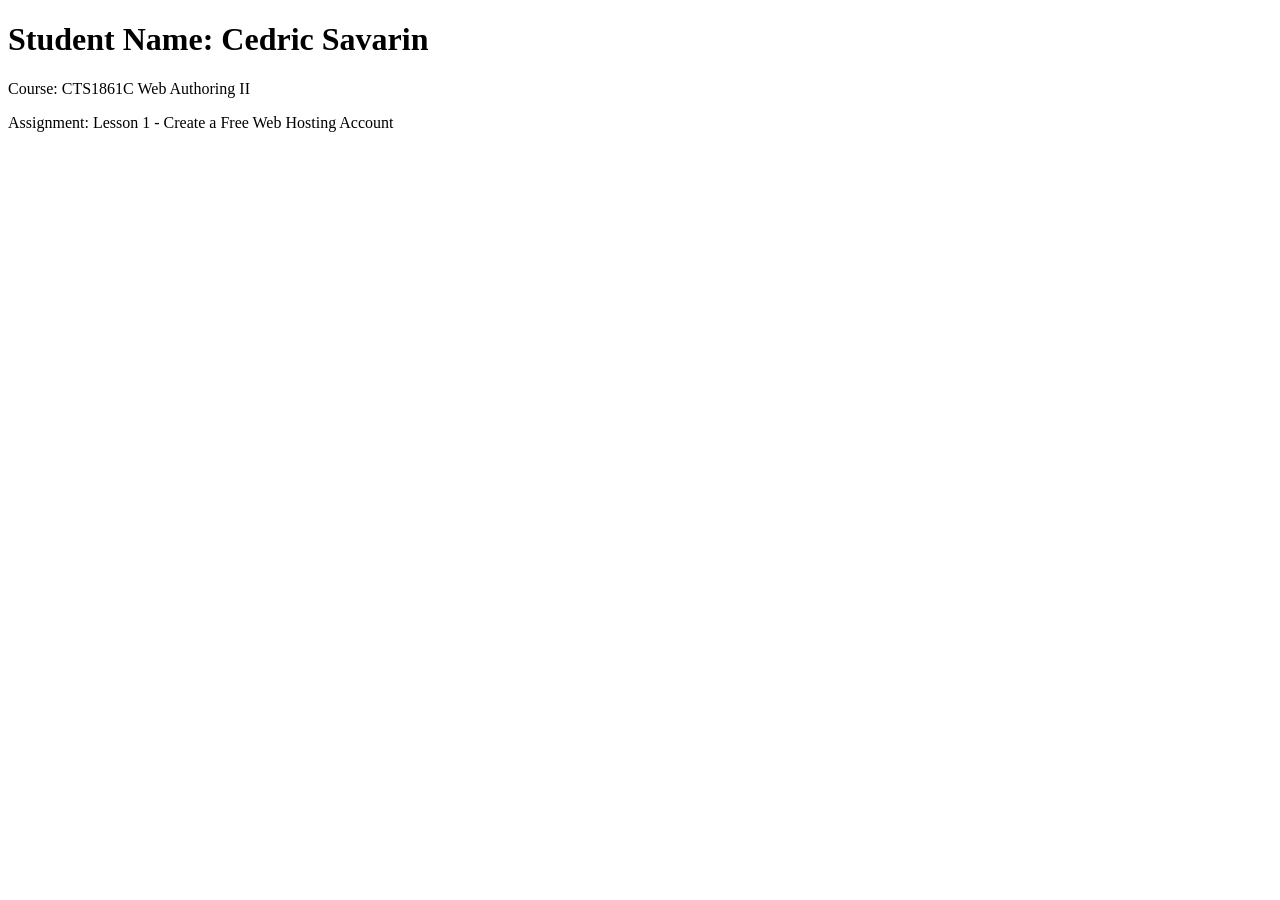
==== index.html @ b2d61b3e "Add homepage index.html for lesson 1 assignment" ====
<!DOCTYPE html>
<html lang="en">
<head>
  <meta charset="UTF-8">
  <meta name="viewport" content="width=device-width, initial-scale=1.0">
  <title>Lesson 1 - Create a Free Web Hosting Account</title>
</head>
<body>
  <h1>Student Name: Cedric Savarin</h1>
  <p>Course: CTS1861C Web Authoring II</p>
  <p>Assignment: Lesson 1 - Create a Free Web Hosting Account</p>
</body>
</html>
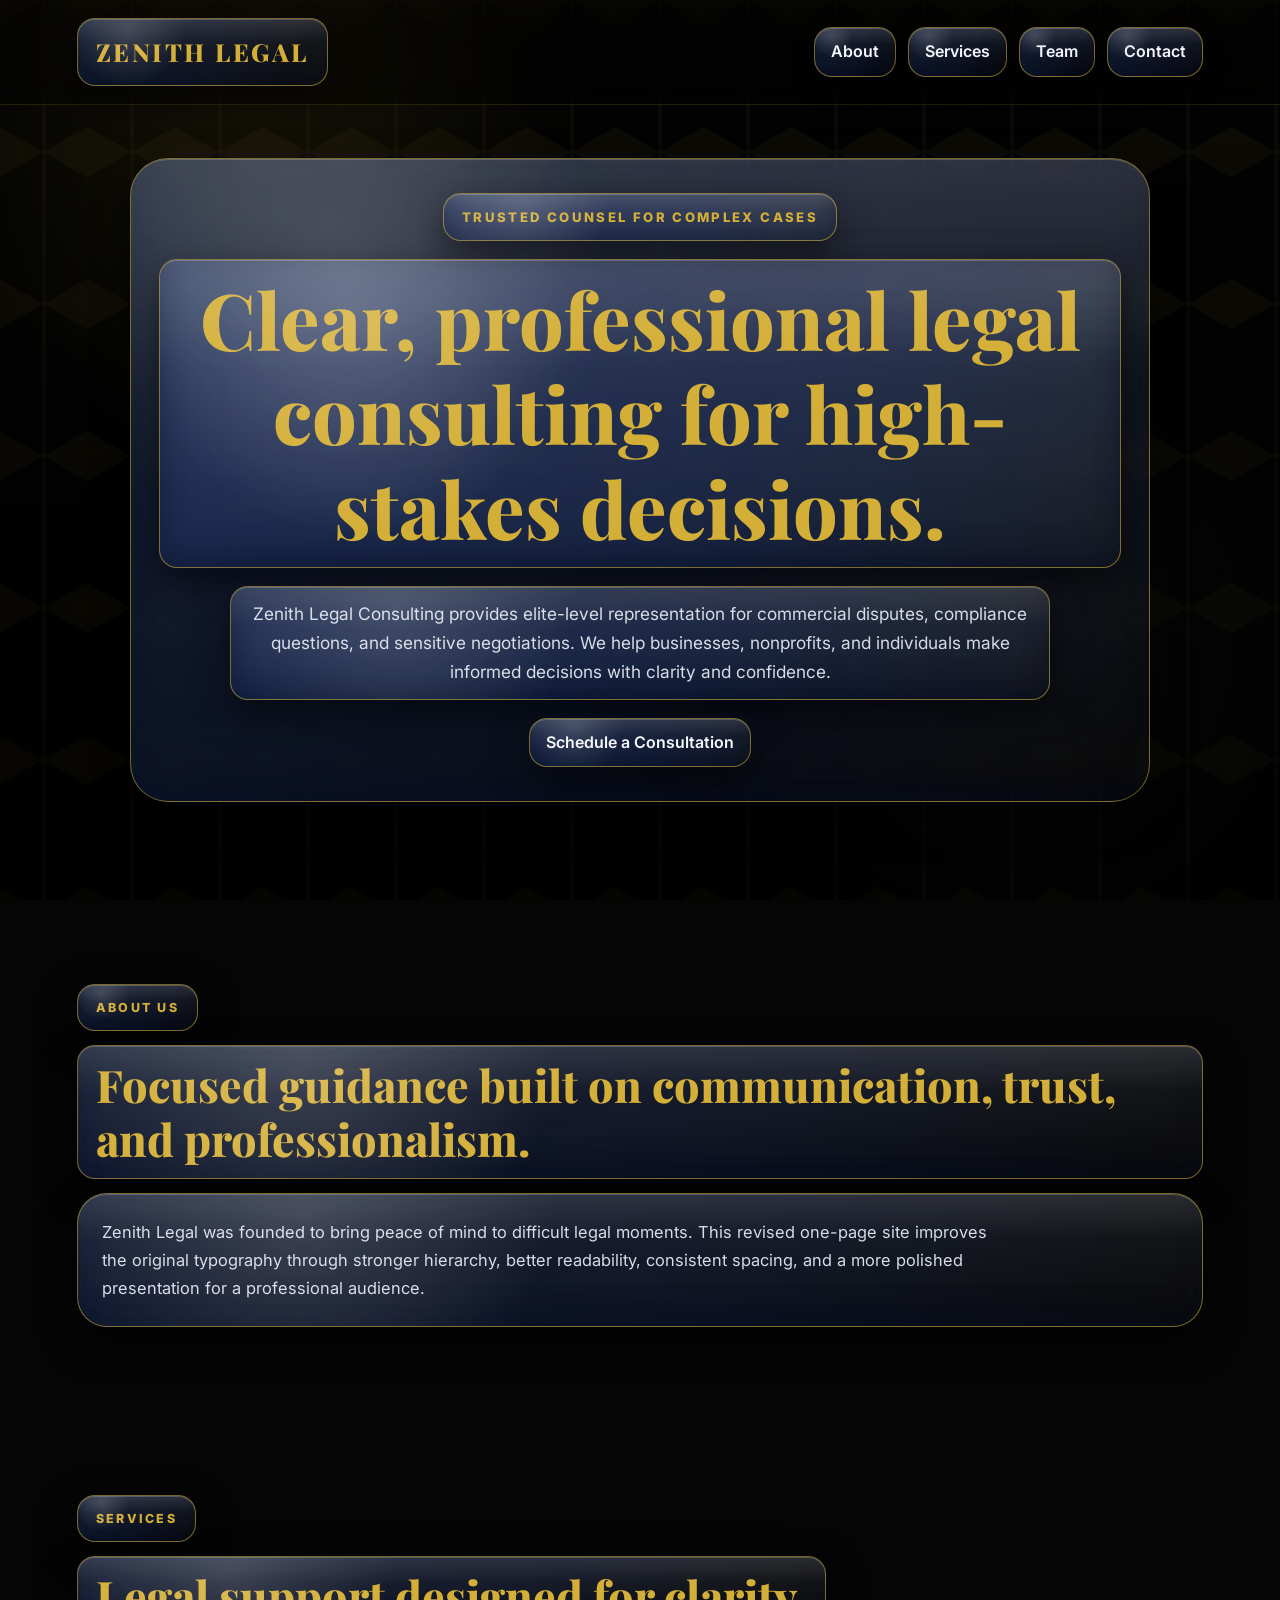
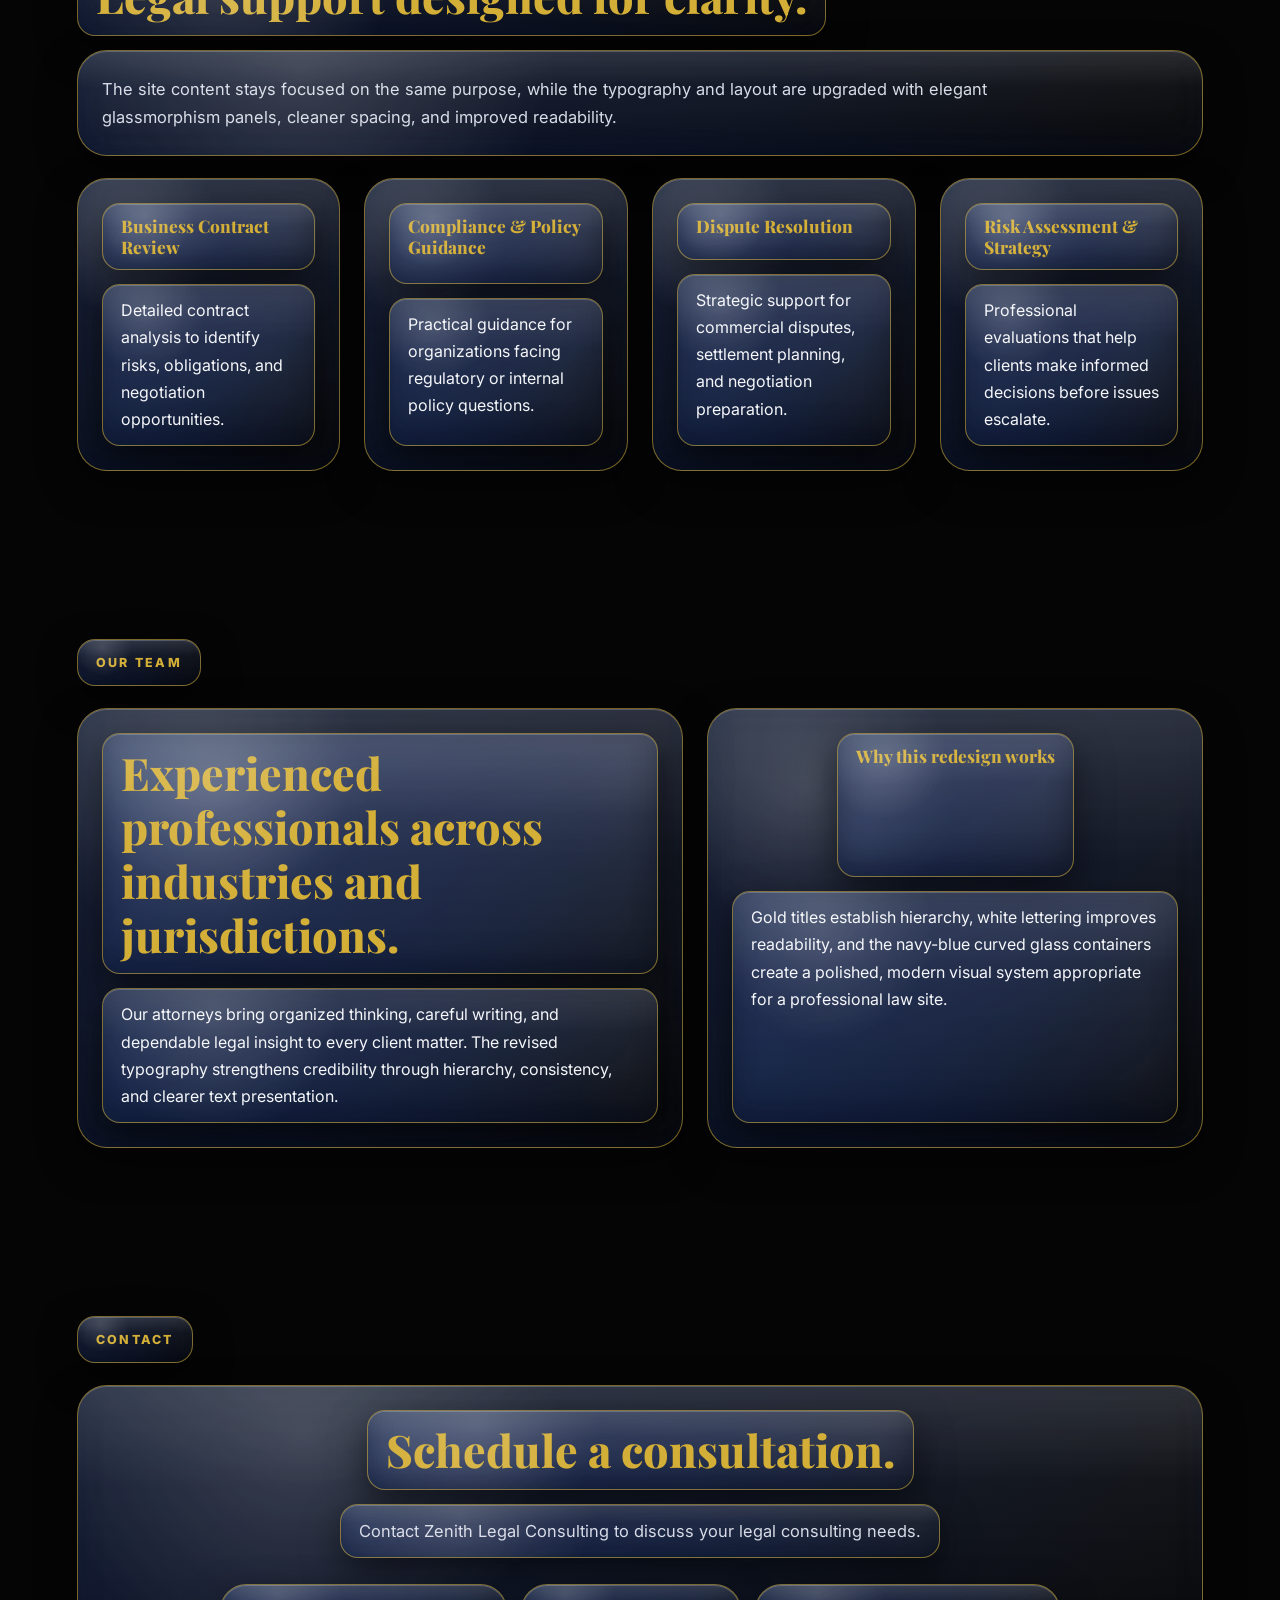
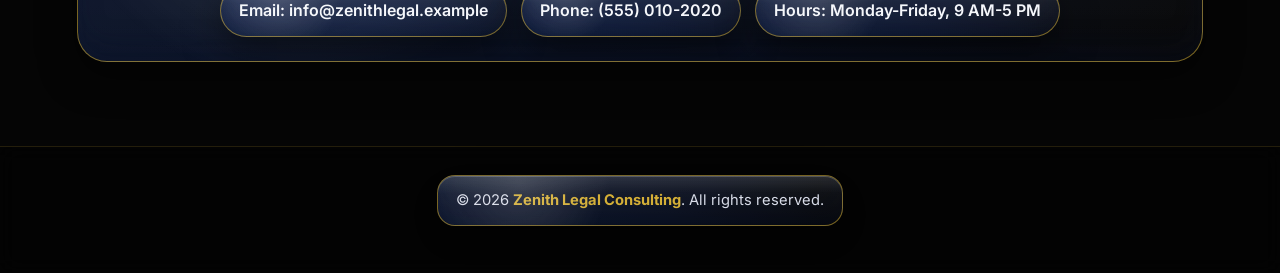
==== commit d854f74c: "Rename index2.html to index.html" ====
--- a/index.html
+++ b/index.html
@@ -1,13 +1,542 @@
 <!DOCTYPE html>
 <html lang="en">
 <head>
-  <meta charset="UTF-8">
-  <meta name="viewport" content="width=device-width, initial-scale=1.0">
-  <title>Lesson 1 - Create a Free Web Hosting Account</title>
+  <meta charset="UTF-8" />
+  <meta name="viewport" content="width=device-width, initial-scale=1.0" />
+  <title>Zenith Legal Consulting</title>
+
+  <link rel="preconnect" href="https://fonts.googleapis.com">
+  <link rel="preconnect" href="https://fonts.gstatic.com" crossorigin>
+  <link href="https://fonts.googleapis.com/css2?family=Inter:wght@400;500;600;700;800&family=Playfair+Display:wght@600;700;800&display=swap" rel="stylesheet">
+
+  <style>
+    :root{
+      --black:#050505;
+      --black-soft:#0b0b0b;
+      --gold:#d4af37;
+      --gold-soft:rgba(212,175,55,0.22);
+      --white:#f5f7fb;
+      --white-soft:#d8dce8;
+      --navy-1:rgba(19, 39, 88, 0.48);
+      --navy-2:rgba(10, 27, 70, 0.34);
+      --navy-3:rgba(35, 72, 150, 0.16);
+      --gold-border:rgba(212,175,55,0.55);
+      --shadow:0 18px 45px rgba(0,0,0,0.52);
+      --blur:blur(18px);
+      --radius:26px;
+      --container-max:1180px;
+    }
+
+    *{
+      box-sizing:border-box;
+      margin:0;
+      padding:0;
+    }
+
+    html{
+      scroll-behavior:smooth;
+    }
+
+    body{
+      font-family:"Inter", Arial, sans-serif;
+      color:var(--white);
+      background-color:var(--black);
+      line-height:1.7;
+      overflow-x:hidden;
+      position:relative;
+    }
+
+    /* Black background */
+    body::before{
+      content:"";
+      position:fixed;
+      inset:0;
+      z-index:-3;
+      background:
+        radial-gradient(circle at 20% 10%, rgba(212,175,55,0.10), transparent 26%),
+        radial-gradient(circle at 80% 75%, rgba(212,175,55,0.08), transparent 24%),
+        linear-gradient(180deg, #070707 0%, #040404 100%);
+    }
+
+    body::after{
+      content:"";
+      position:fixed;
+      inset:0;
+      z-index:-2;
+      opacity:0.48;
+      background-color:transparent;
+      background-image:
+        linear-gradient(30deg, rgba(212,175,55,0.22) 12%, transparent 12.5%, transparent 87%, rgba(212,175,55,0.22) 87.5%, rgba(212,175,55,0.22)),
+        linear-gradient(150deg, rgba(212,175,55,0.22) 12%, transparent 12.5%, transparent 87%, rgba(212,175,55,0.22) 87.5%, rgba(212,175,55,0.22)),
+        linear-gradient(90deg, rgba(212,175,55,0.22) 2%, transparent 2.5%, transparent 98%, rgba(212,175,55,0.22) 98.5%, rgba(212,175,55,0.22));
+      background-size: 88px 152px;
+      background-position: 0 0, 0 0, 44px 76px;
+      filter: drop-shadow(0 0 12px rgba(212,175,55,0.08));
+      pointer-events:none;
+    }
+
+    .parallax{
+      background-attachment:fixed;
+      background-position:center;
+      background-repeat:no-repeat;
+      background-size:cover;
+    }
+
+    header{
+      position:fixed;
+      top:0;
+      left:0;
+      width:100%;
+      z-index:1000;
+      padding:18px 6%;
+      display:flex;
+      align-items:center;
+      justify-content:space-between;
+      gap:18px;
+      background:rgba(0,0,0,0.32);
+      border-bottom:1px solid rgba(212,175,55,0.16);
+      backdrop-filter:blur(16px);
+      -webkit-backdrop-filter:blur(16px);
+    }
+
+    .logo-shell{
+      display:flex;
+      align-items:center;
+      gap:12px;
+    }
+
+    .logo{
+      font-family:"Playfair Display", Georgia, serif;
+      color:var(--gold);
+      font-size:1.55rem;
+      font-weight:800;
+      letter-spacing:0.10em;
+      text-transform:uppercase;
+    }
+
+    nav{
+      display:flex;
+      flex-wrap:wrap;
+      gap:12px;
+    }
+
+    /* Main glassmorphism look for containers*/
+    .glass,
+    .glass-chip,
+    .glass-card,
+    .hero-panel{
+      position:relative;
+      overflow:hidden;
+      background:
+        linear-gradient(180deg, rgba(255,255,255,0.08) 0%, rgba(255,255,255,0.02) 100%),
+        linear-gradient(135deg, var(--navy-1) 0%, var(--navy-2) 60%, rgba(0,0,0,0.18) 100%);
+      border:1px solid var(--gold-border);
+      box-shadow:
+        inset 0 1px 0 rgba(255,255,255,0.20),
+        inset 0 -16px 24px rgba(7,16,45,0.25),
+        0 14px 36px rgba(0,0,0,0.50);
+      backdrop-filter:var(--blur);
+      -webkit-backdrop-filter:var(--blur);
+    }
+
+    .glass::before,
+    .glass-chip::before,
+    .glass-card::before,
+    .hero-panel::before{
+      content:"";
+      position:absolute;
+      inset:0;
+      border-radius:inherit;
+      background:
+        radial-gradient(circle at 20% 18%, rgba(255,255,255,0.20), transparent 28%),
+        linear-gradient(180deg, rgba(255,255,255,0.12), transparent 36%);
+      opacity:0.75;
+      pointer-events:none;
+    }
+
+    .glass{
+      display:inline-block;
+      border-radius:18px;
+      padding:12px 18px;
+    }
+
+    .glass-chip{
+      display:inline-flex;
+      align-items:center;
+      justify-content:center;
+      min-height:46px;
+      border-radius:18px;
+      padding:10px 16px;
+      color:var(--white);
+      font-weight:600;
+      text-decoration:none;
+      transition:transform 0.25s ease, border-color 0.25s ease;
+    }
+
+    .glass-chip:hover{
+      transform:translateY(-2px);
+      border-color:rgba(212,175,55,0.9);
+      color:var(--gold);
+    }
+
+    .hero{
+      min-height:100vh;
+      display:flex;
+      align-items:center;
+      justify-content:center;
+      text-align:center;
+      padding:148px 6% 88px;
+      background-image:
+        linear-gradient(rgba(0,0,0,0.52), rgba(0,0,0,0.78)),
+        radial-gradient(circle at 20% 20%, rgba(212,175,55,0.12), transparent 24%),
+        radial-gradient(circle at 80% 72%, rgba(20,50,115,0.18), transparent 26%);
+    }
+
+    .hero-panel{
+      width:min(1020px, 100%);
+      border-radius:38px;
+      padding:34px 28px 34px;
+      display:grid;
+      gap:18px;
+      justify-items:center;
+      transform:translateZ(0);
+    }
+
+    .eyebrow{
+      color:var(--gold);
+      text-transform:uppercase;
+      letter-spacing:0.18em;
+      font-weight:800;
+      font-size:0.82rem;
+    }
+
+    h1, h2, h3{
+      font-family:"Playfair Display", Georgia, serif;
+      color:var(--gold);
+      line-height:1.2;
+      font-weight:800;
+    }
+
+    h1{
+      font-size:clamp(2.5rem, 7vw, 4.9rem);
+    }
+
+    h2{
+      font-size:clamp(1.9rem, 4vw, 2.8rem);
+    }
+
+    h3{
+      font-size:1.08rem;
+    }
+
+    p{
+      color:var(--white);
+      font-size:1rem;
+    }
+
+    .hero-copy{
+      max-width:820px;
+      color:var(--white-soft);
+      font-size:1.08rem;
+    }
+
+    .section-shell{
+      padding:84px 6%;
+      background-image:
+        linear-gradient(rgba(5,5,5,0.68), rgba(5,5,5,0.82));
+    }
+
+    .content{
+      max-width:var(--container-max);
+      margin:0 auto;
+      display:grid;
+      gap:22px;
+    }
+
+    .section-stack{
+      display:grid;
+      gap:14px;
+      justify-items:start;
+    }
+
+    .center-stack{
+      display:grid;
+      gap:14px;
+      justify-items:center;
+    }
+
+    .section-label{
+      color:var(--gold);
+      text-transform:uppercase;
+      letter-spacing:0.18em;
+      font-weight:800;
+      font-size:0.78rem;
+    }
+
+    .body-panel{
+      width:100%;
+    }
+
+    .glass-card{
+      border-radius:30px;
+      padding:24px;
+      transition:transform 0.28s ease, border-color 0.28s ease, box-shadow 0.28s ease;
+    }
+
+    .glass-card:hover{
+      transform:translateY(-6px);
+      border-color:rgba(212,175,55,0.95);
+      box-shadow:
+        inset 0 1px 0 rgba(255,255,255,0.20),
+        inset 0 -16px 24px rgba(7,16,45,0.25),
+        0 22px 44px rgba(0,0,0,0.54);
+    }
+
+    .lead{
+      color:var(--white-soft);
+      max-width:900px;
+      font-size:1.03rem;
+    }
+
+    .grid{
+      display:grid;
+      grid-template-columns:repeat(4, 1fr);
+      gap:24px;
+    }
+
+    .service-box{
+      display:grid;
+      gap:14px;
+    }
+
+    .split{
+      display:grid;
+      grid-template-columns:1.1fr 0.9fr;
+      gap:24px;
+    }
+
+    .contact-row{
+      display:flex;
+      flex-wrap:wrap;
+      gap:14px;
+      margin-top:12px;
+    }
+
+    .pill{
+      border-radius:999px;
+      padding:12px 18px;
+      display:inline-flex;
+      align-items:center;
+      justify-content:center;
+      color:var(--white);
+      font-weight:600;
+    }
+
+    .footer{
+      padding:28px 6% 38px;
+      text-align:center;
+      border-top:1px solid rgba(212,175,55,0.16);
+      background:rgba(0,0,0,0.38);
+      backdrop-filter:blur(10px);
+      -webkit-backdrop-filter:blur(10px);
+    }
+
+    .footer p{
+      color:var(--white-soft);
+      font-size:0.92rem;
+    }
+
+    .footer strong{
+      color:var(--gold);
+    }
+
+    @media (max-width: 1020px){
+      .grid{
+        grid-template-columns:repeat(2, 1fr);
+      }
+
+      .split{
+        grid-template-columns:1fr;
+      }
+    }
+
+    @media (max-width: 760px){
+      header{
+        flex-direction:column;
+        align-items:flex-start;
+      }
+
+      .hero{
+        min-height:auto;
+        padding-top:178px;
+      }
+    }
+
+    @media (max-width: 560px){
+      .grid{
+        grid-template-columns:1fr;
+      }
+
+      .hero-panel{
+        padding:24px 18px;
+      }
+
+      h1{
+        font-size:2.2rem;
+      }
+
+      .hero-copy, .lead{
+        font-size:0.98rem;
+      }
+    }
+  </style>
 </head>
 <body>
-  <h1>Student Name: Cedric Savarin</h1>
-  <p>Course: CTS1861C Web Authoring II</p>
-  <p>Assignment: Lesson 1 - Create a Free Web Hosting Account</p>
+  <header>
+    <div class="logo-shell">
+      <div class="glass logo">Zenith Legal</div>
+    </div>
+
+    <nav aria-label="Main Navigation">
+      <a class="glass-chip" href="#about">About</a>
+      <a class="glass-chip" href="#services">Services</a>
+      <a class="glass-chip" href="#team">Team</a>
+      <a class="glass-chip" href="#contact">Contact</a>
+    </nav>
+  </header>
+
+  <section class="hero parallax">
+    <div class="hero-panel">
+      <div class="glass eyebrow">Trusted counsel for complex cases</div>
+      <div class="glass"><h1>Clear, professional legal consulting for high-stakes decisions.</h1></div>
+      <div class="glass hero-copy">
+        Zenith Legal Consulting provides elite-level representation for commercial disputes,
+        compliance questions, and sensitive negotiations. We help businesses, nonprofits,
+        and individuals make informed decisions with clarity and confidence.
+      </div>
+      <a class="glass-chip" href="#contact">Schedule a Consultation</a>
+    </div>
+  </section>
+
+  <main>
+    <section id="about" class="section-shell parallax">
+      <div class="content">
+        <div class="section-stack">
+          <div class="glass section-label">About Us</div>
+          <div class="glass"><h2>Focused guidance built on communication, trust, and professionalism.</h2></div>
+          <div class="glass-card body-panel">
+            <p class="lead">
+              Zenith Legal was founded to bring peace of mind to difficult legal moments.
+              This revised one-page site improves the original typography through stronger hierarchy,
+              better readability, consistent spacing, and a more polished presentation for a professional audience.
+            </p>
+          </div>
+        </div>
+      </div>
+    </section>
+
+    <section id="services" class="section-shell parallax">
+      <div class="content">
+        <div class="section-stack">
+          <div class="glass section-label">Services</div>
+          <div class="glass"><h2>Legal support designed for clarity.</h2></div>
+          <div class="glass-card body-panel">
+            <p class="lead">
+              The site content stays focused on the same purpose, while the typography and layout are upgraded
+              with elegant glassmorphism panels, cleaner spacing, and improved readability.
+            </p>
+          </div>
+        </div>
+
+        <div class="grid">
+          <article class="glass-card service-box">
+            <div class="glass"><h3>Business Contract Review</h3></div>
+            <div class="glass">
+              <p>Detailed contract analysis to identify risks, obligations, and negotiation opportunities.</p>
+            </div>
+          </article>
+
+          <article class="glass-card service-box">
+            <div class="glass"><h3>Compliance &amp; Policy Guidance</h3></div>
+            <div class="glass">
+              <p>Practical guidance for organizations facing regulatory or internal policy questions.</p>
+            </div>
+          </article>
+
+          <article class="glass-card service-box">
+            <div class="glass"><h3>Dispute Resolution</h3></div>
+            <div class="glass">
+              <p>Strategic support for commercial disputes, settlement planning, and negotiation preparation.</p>
+            </div>
+          </article>
+
+          <article class="glass-card service-box">
+            <div class="glass"><h3>Risk Assessment &amp; Strategy</h3></div>
+            <div class="glass">
+              <p>Professional evaluations that help clients make informed decisions before issues escalate.</p>
+            </div>
+          </article>
+        </div>
+      </div>
+    </section>
+
+    <section id="team" class="section-shell parallax">
+      <div class="content">
+        <div class="section-stack">
+          <div class="glass section-label">Our Team</div>
+        </div>
+
+        <div class="split">
+          <article class="glass-card center-stack">
+            <div class="glass"><h2>Experienced professionals across industries and jurisdictions.</h2></div>
+            <div class="glass">
+              <p>
+                Our attorneys bring organized thinking, careful writing, and dependable legal insight
+                to every client matter. The revised typography strengthens credibility through hierarchy,
+                consistency, and clearer text presentation.
+              </p>
+            </div>
+          </article>
+
+          <article class="glass-card center-stack">
+            <div class="glass"><h3>Why this redesign works</h3></div>
+            <div class="glass">
+              <p>
+                Gold titles establish hierarchy, white lettering improves readability, and the navy-blue
+                curved glass containers create a polished, modern visual system appropriate for a professional law site.
+              </p>
+            </div>
+          </article>
+        </div>
+      </div>
+    </section>
+
+    <section id="contact" class="section-shell parallax">
+      <div class="content">
+        <div class="section-stack">
+          <div class="glass section-label">Contact</div>
+        </div>
+
+        <div class="glass-card center-stack">
+          <div class="glass"><h2>Schedule a consultation.</h2></div>
+          <div class="glass">
+            <p class="lead">Contact Zenith Legal Consulting to discuss your legal consulting needs.</p>
+          </div>
+
+          <div class="contact-row">
+            <div class="glass pill">Email: info@zenithlegal.example</div>
+            <div class="glass pill">Phone: (555) 010-2020</div>
+            <div class="glass pill">Hours: Monday-Friday, 9 AM-5 PM</div>
+          </div>
+        </div>
+      </div>
+    </section>
+  </main>
+
+  <footer class="footer">
+    <div class="glass">
+      <p>© 2026 <strong>Zenith Legal Consulting</strong>. All rights reserved.</p>
+    </div>
+  </footer>
 </body>
 </html>
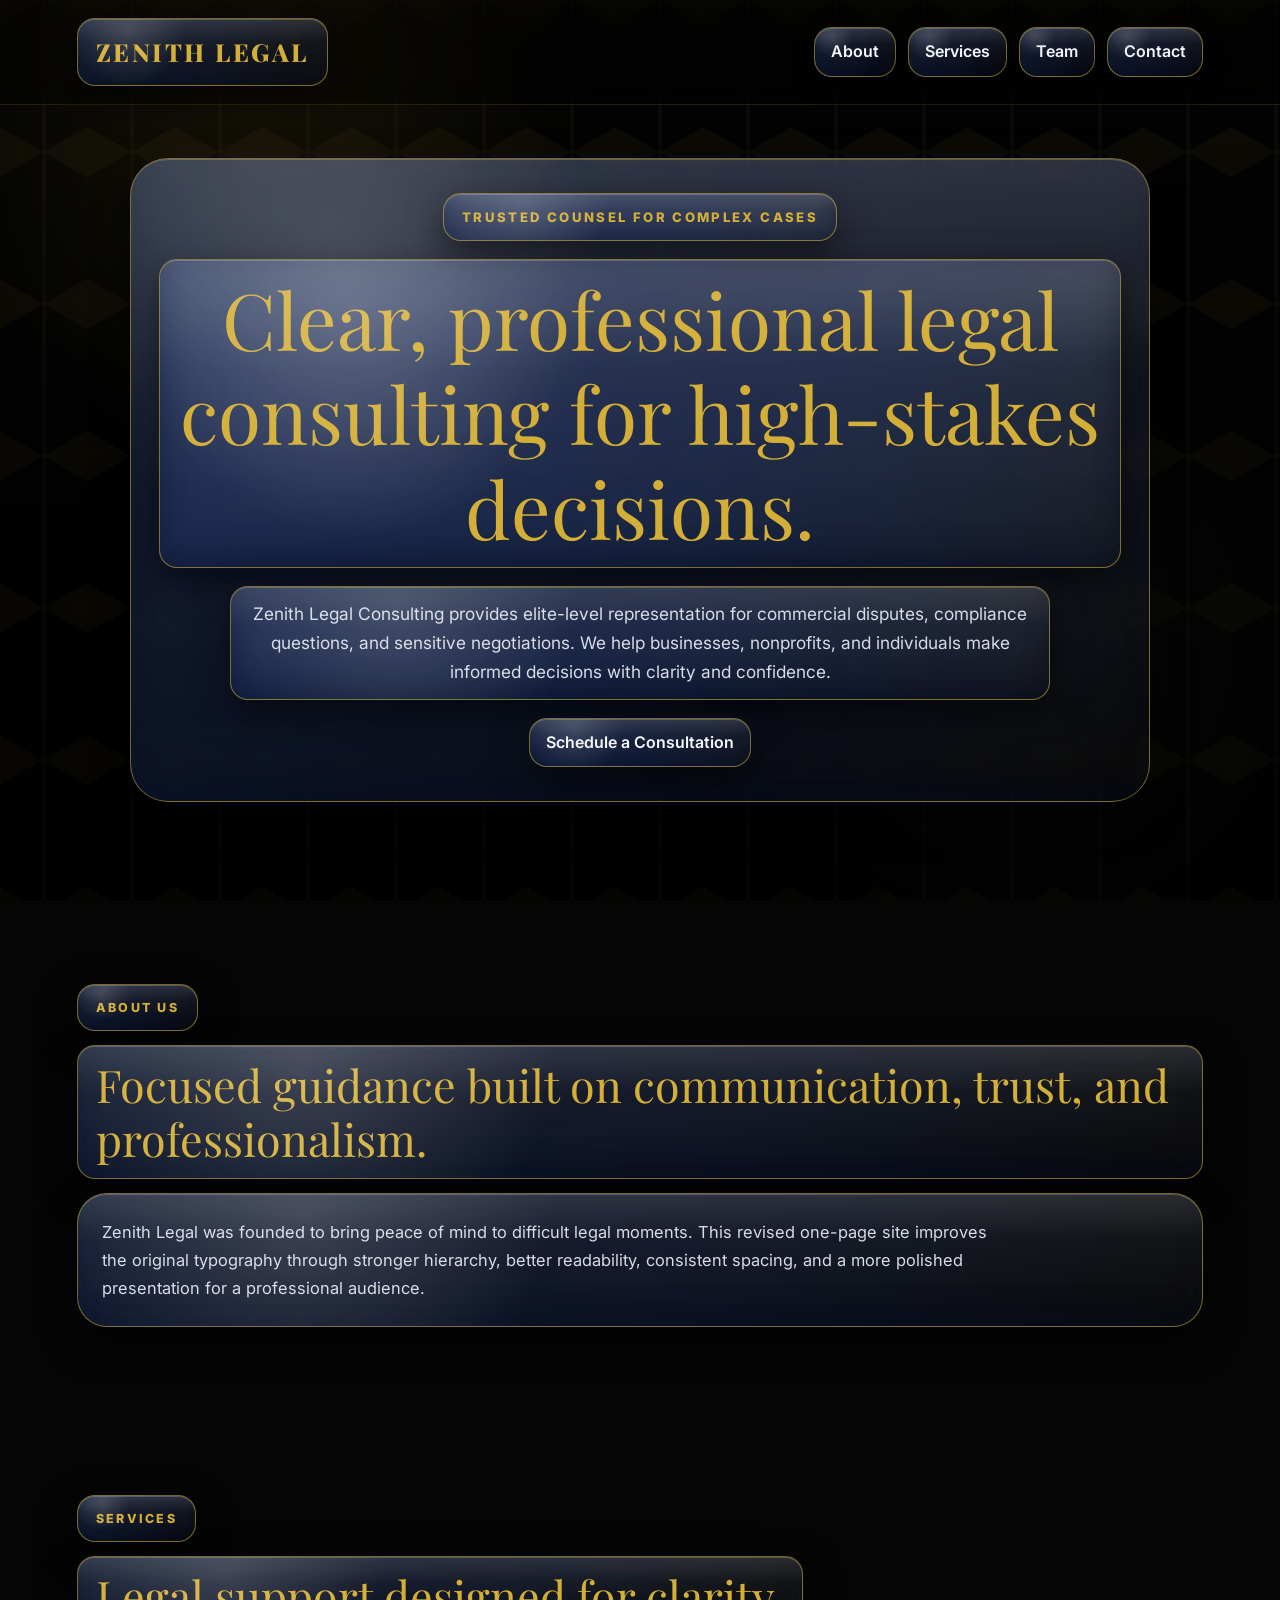
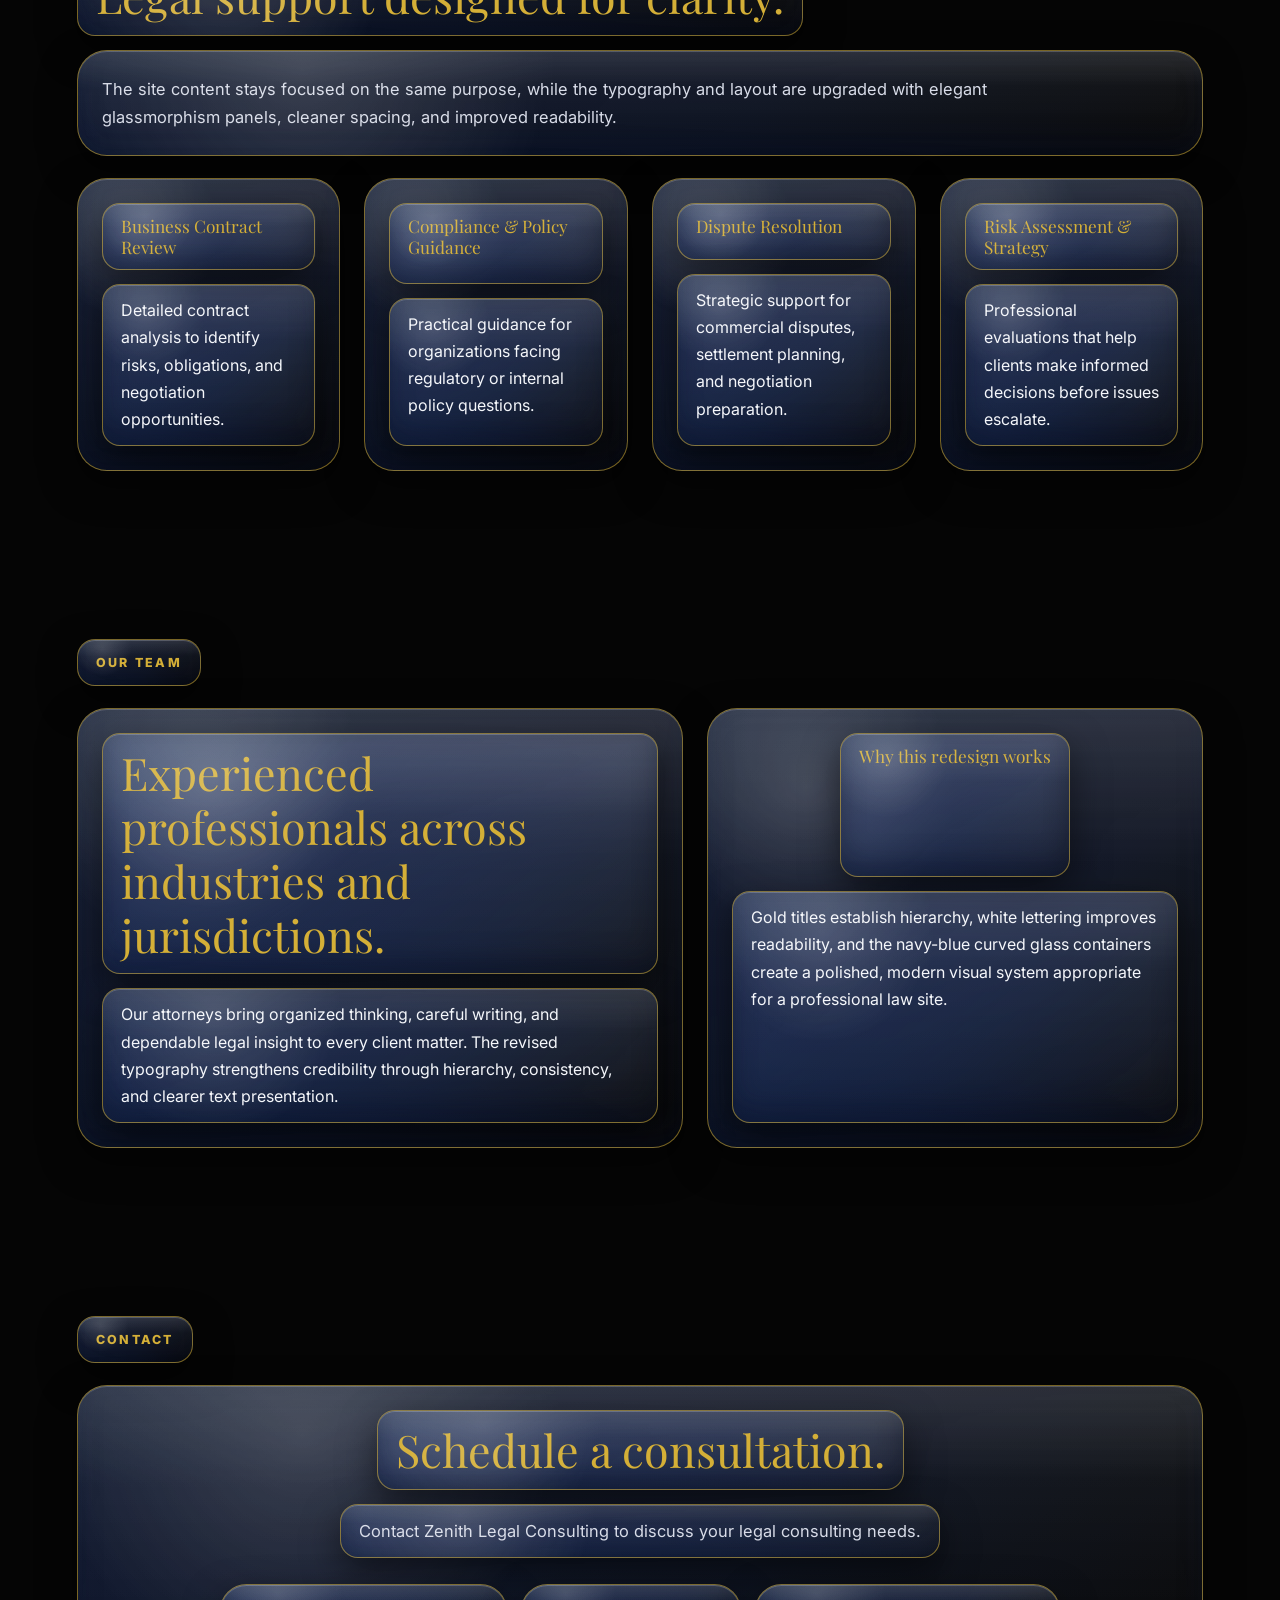
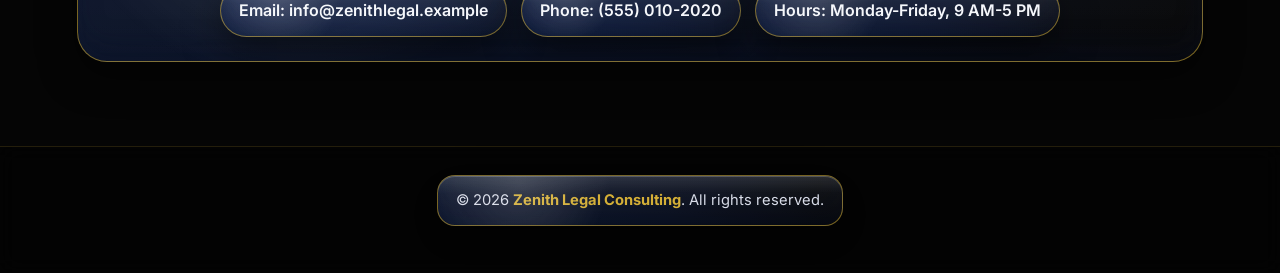
==== commit 0f3173cf: "Update index.html" ====
--- a/index.html
+++ b/index.html
@@ -214,7 +214,7 @@
       font-family:"Playfair Display", Georgia, serif;
       color:var(--gold);
       line-height:1.2;
-      font-weight:800;
+      font-weight:400;
     }
 
     h1{
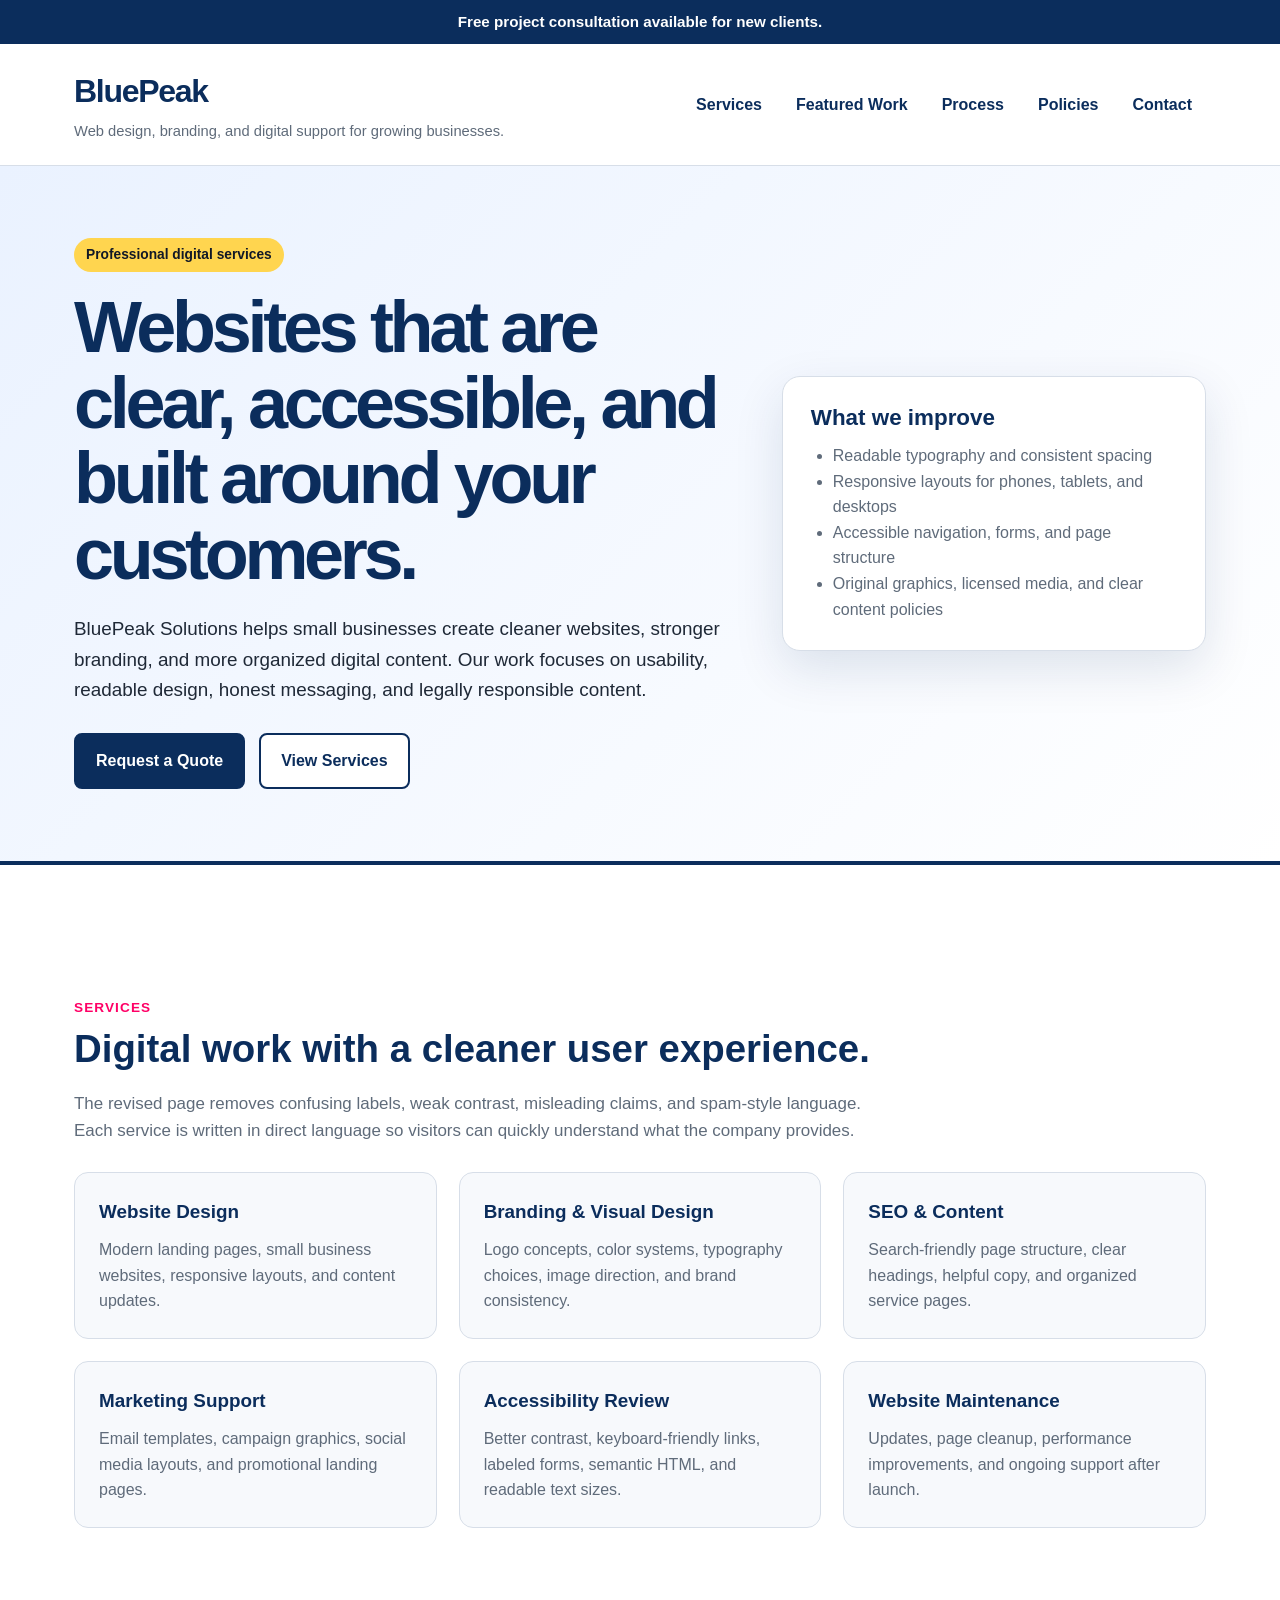
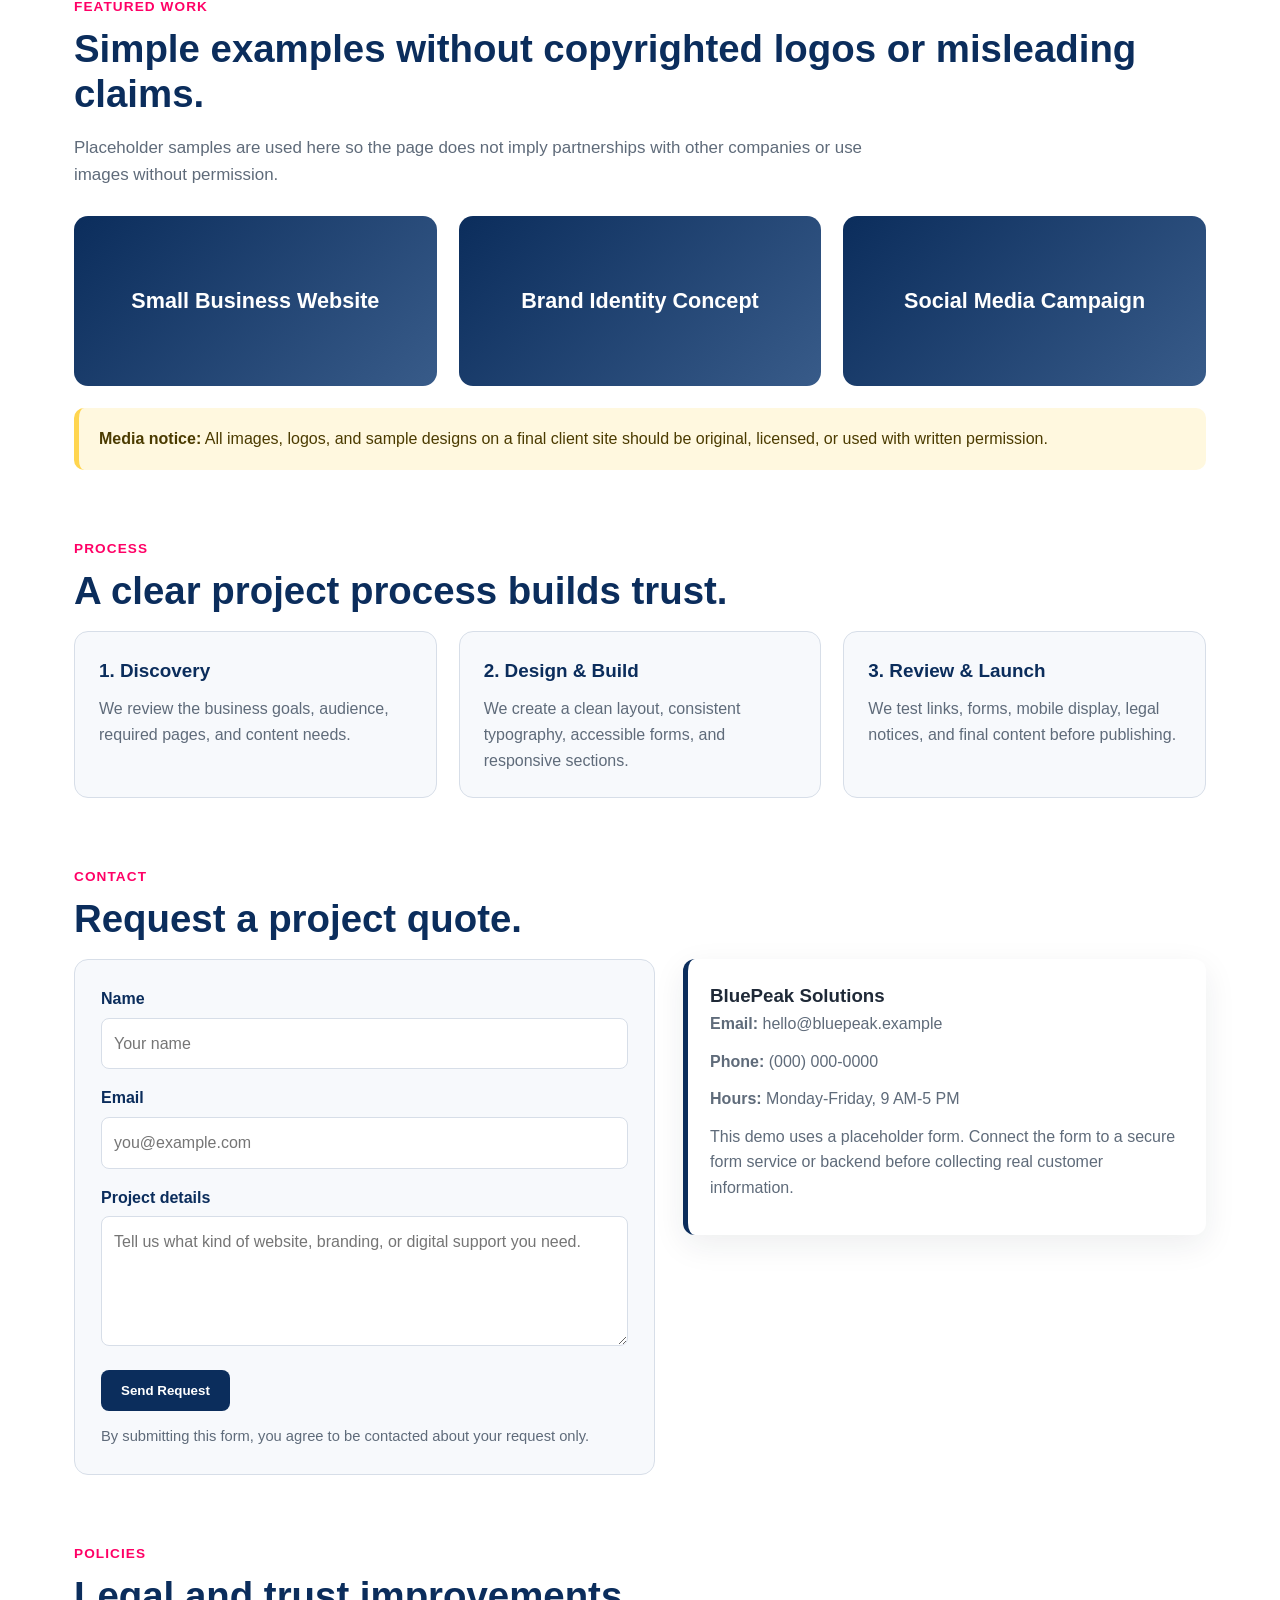
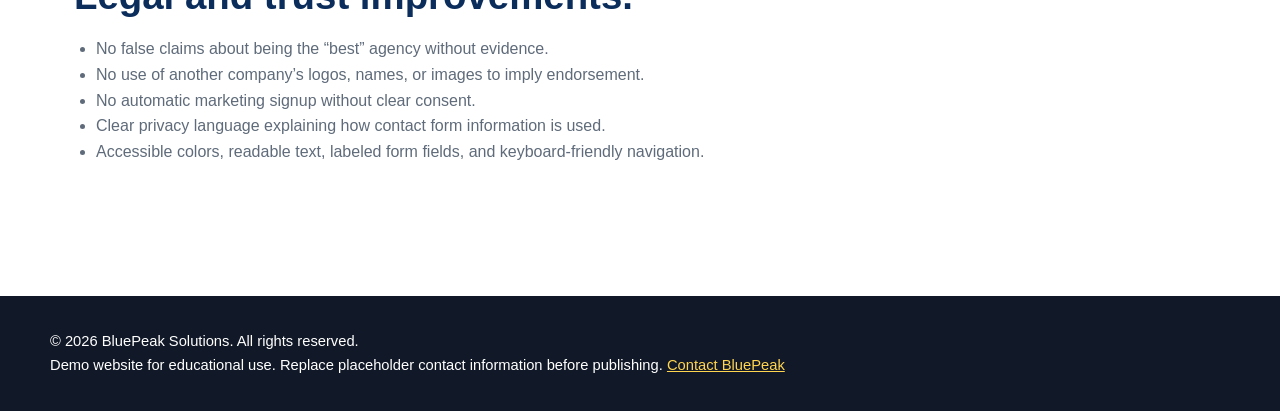
==== commit 5285b1e1: "Rename index3.html to index.html" ====
--- a/index.html
+++ b/index.html
@@ -3,539 +3,598 @@
 <head>
   <meta charset="UTF-8" />
   <meta name="viewport" content="width=device-width, initial-scale=1.0" />
-  <title>Zenith Legal Consulting</title>
-
-  <link rel="preconnect" href="https://fonts.googleapis.com">
-  <link rel="preconnect" href="https://fonts.gstatic.com" crossorigin>
-  <link href="https://fonts.googleapis.com/css2?family=Inter:wght@400;500;600;700;800&family=Playfair+Display:wght@600;700;800&display=swap" rel="stylesheet">
+  <meta name="description" content="BluePeak Solutions builds accessible websites, branding, content, and digital design services for small businesses." />
+  <title>BluePeak Solutions | Web Design & Digital Services</title>
 
   <style>
-    :root{
-      --black:#050505;
-      --black-soft:#0b0b0b;
-      --gold:#d4af37;
-      --gold-soft:rgba(212,175,55,0.22);
-      --white:#f5f7fb;
-      --white-soft:#d8dce8;
-      --navy-1:rgba(19, 39, 88, 0.48);
-      --navy-2:rgba(10, 27, 70, 0.34);
-      --navy-3:rgba(35, 72, 150, 0.16);
-      --gold-border:rgba(212,175,55,0.55);
-      --shadow:0 18px 45px rgba(0,0,0,0.52);
-      --blur:blur(18px);
-      --radius:26px;
-      --container-max:1180px;
-    }
-
-    *{
-      box-sizing:border-box;
-      margin:0;
-      padding:0;
-    }
-
-    html{
-      scroll-behavior:smooth;
-    }
-
-    body{
-      font-family:"Inter", Arial, sans-serif;
-      color:var(--white);
-      background-color:var(--black);
-      line-height:1.7;
-      overflow-x:hidden;
-      position:relative;
-    }
-
-    /* Black background */
-    body::before{
-      content:"";
-      position:fixed;
-      inset:0;
-      z-index:-3;
-      background:
-        radial-gradient(circle at 20% 10%, rgba(212,175,55,0.10), transparent 26%),
-        radial-gradient(circle at 80% 75%, rgba(212,175,55,0.08), transparent 24%),
-        linear-gradient(180deg, #070707 0%, #040404 100%);
-    }
-
-    body::after{
-      content:"";
-      position:fixed;
-      inset:0;
-      z-index:-2;
-      opacity:0.48;
-      background-color:transparent;
-      background-image:
-        linear-gradient(30deg, rgba(212,175,55,0.22) 12%, transparent 12.5%, transparent 87%, rgba(212,175,55,0.22) 87.5%, rgba(212,175,55,0.22)),
-        linear-gradient(150deg, rgba(212,175,55,0.22) 12%, transparent 12.5%, transparent 87%, rgba(212,175,55,0.22) 87.5%, rgba(212,175,55,0.22)),
-        linear-gradient(90deg, rgba(212,175,55,0.22) 2%, transparent 2.5%, transparent 98%, rgba(212,175,55,0.22) 98.5%, rgba(212,175,55,0.22));
-      background-size: 88px 152px;
-      background-position: 0 0, 0 0, 44px 76px;
-      filter: drop-shadow(0 0 12px rgba(212,175,55,0.08));
-      pointer-events:none;
-    }
-
-    .parallax{
-      background-attachment:fixed;
-      background-position:center;
-      background-repeat:no-repeat;
-      background-size:cover;
-    }
-
-    header{
-      position:fixed;
-      top:0;
-      left:0;
-      width:100%;
-      z-index:1000;
-      padding:18px 6%;
-      display:flex;
-      align-items:center;
-      justify-content:space-between;
-      gap:18px;
-      background:rgba(0,0,0,0.32);
-      border-bottom:1px solid rgba(212,175,55,0.16);
-      backdrop-filter:blur(16px);
-      -webkit-backdrop-filter:blur(16px);
-    }
-
-    .logo-shell{
-      display:flex;
-      align-items:center;
-      gap:12px;
-    }
-
-    .logo{
-      font-family:"Playfair Display", Georgia, serif;
-      color:var(--gold);
-      font-size:1.55rem;
-      font-weight:800;
-      letter-spacing:0.10em;
-      text-transform:uppercase;
-    }
-
-    nav{
-      display:flex;
-      flex-wrap:wrap;
-      gap:12px;
-    }
-
-    /* Main glassmorphism look for containers*/
-    .glass,
-    .glass-chip,
-    .glass-card,
-    .hero-panel{
-      position:relative;
-      overflow:hidden;
-      background:
-        linear-gradient(180deg, rgba(255,255,255,0.08) 0%, rgba(255,255,255,0.02) 100%),
-        linear-gradient(135deg, var(--navy-1) 0%, var(--navy-2) 60%, rgba(0,0,0,0.18) 100%);
-      border:1px solid var(--gold-border);
-      box-shadow:
-        inset 0 1px 0 rgba(255,255,255,0.20),
-        inset 0 -16px 24px rgba(7,16,45,0.25),
-        0 14px 36px rgba(0,0,0,0.50);
-      backdrop-filter:var(--blur);
-      -webkit-backdrop-filter:var(--blur);
-    }
-
-    .glass::before,
-    .glass-chip::before,
-    .glass-card::before,
-    .hero-panel::before{
-      content:"";
-      position:absolute;
-      inset:0;
-      border-radius:inherit;
-      background:
-        radial-gradient(circle at 20% 18%, rgba(255,255,255,0.20), transparent 28%),
-        linear-gradient(180deg, rgba(255,255,255,0.12), transparent 36%);
-      opacity:0.75;
-      pointer-events:none;
-    }
-
-    .glass{
-      display:inline-block;
-      border-radius:18px;
-      padding:12px 18px;
-    }
-
-    .glass-chip{
-      display:inline-flex;
-      align-items:center;
-      justify-content:center;
-      min-height:46px;
-      border-radius:18px;
-      padding:10px 16px;
-      color:var(--white);
-      font-weight:600;
-      text-decoration:none;
-      transition:transform 0.25s ease, border-color 0.25s ease;
-    }
-
-    .glass-chip:hover{
-      transform:translateY(-2px);
-      border-color:rgba(212,175,55,0.9);
-      color:var(--gold);
-    }
-
-    .hero{
-      min-height:100vh;
-      display:flex;
-      align-items:center;
-      justify-content:center;
-      text-align:center;
-      padding:148px 6% 88px;
-      background-image:
-        linear-gradient(rgba(0,0,0,0.52), rgba(0,0,0,0.78)),
-        radial-gradient(circle at 20% 20%, rgba(212,175,55,0.12), transparent 24%),
-        radial-gradient(circle at 80% 72%, rgba(20,50,115,0.18), transparent 26%);
-    }
-
-    .hero-panel{
-      width:min(1020px, 100%);
-      border-radius:38px;
-      padding:34px 28px 34px;
-      display:grid;
-      gap:18px;
-      justify-items:center;
-      transform:translateZ(0);
-    }
-
-    .eyebrow{
-      color:var(--gold);
-      text-transform:uppercase;
-      letter-spacing:0.18em;
-      font-weight:800;
-      font-size:0.82rem;
-    }
-
-    h1, h2, h3{
-      font-family:"Playfair Display", Georgia, serif;
-      color:var(--gold);
-      line-height:1.2;
-      font-weight:400;
-    }
-
-    h1{
-      font-size:clamp(2.5rem, 7vw, 4.9rem);
-    }
-
-    h2{
-      font-size:clamp(1.9rem, 4vw, 2.8rem);
-    }
-
-    h3{
-      font-size:1.08rem;
-    }
-
-    p{
-      color:var(--white);
-      font-size:1rem;
-    }
-
-    .hero-copy{
-      max-width:820px;
-      color:var(--white-soft);
-      font-size:1.08rem;
-    }
-
-    .section-shell{
-      padding:84px 6%;
-      background-image:
-        linear-gradient(rgba(5,5,5,0.68), rgba(5,5,5,0.82));
-    }
-
-    .content{
-      max-width:var(--container-max);
-      margin:0 auto;
-      display:grid;
-      gap:22px;
-    }
-
-    .section-stack{
-      display:grid;
-      gap:14px;
-      justify-items:start;
-    }
-
-    .center-stack{
-      display:grid;
-      gap:14px;
-      justify-items:center;
-    }
-
-    .section-label{
-      color:var(--gold);
-      text-transform:uppercase;
-      letter-spacing:0.18em;
-      font-weight:800;
-      font-size:0.78rem;
-    }
-
-    .body-panel{
-      width:100%;
-    }
-
-    .glass-card{
-      border-radius:30px;
-      padding:24px;
-      transition:transform 0.28s ease, border-color 0.28s ease, box-shadow 0.28s ease;
-    }
-
-    .glass-card:hover{
-      transform:translateY(-6px);
-      border-color:rgba(212,175,55,0.95);
-      box-shadow:
-        inset 0 1px 0 rgba(255,255,255,0.20),
-        inset 0 -16px 24px rgba(7,16,45,0.25),
-        0 22px 44px rgba(0,0,0,0.54);
-    }
-
-    .lead{
-      color:var(--white-soft);
-      max-width:900px;
-      font-size:1.03rem;
-    }
-
-    .grid{
-      display:grid;
-      grid-template-columns:repeat(4, 1fr);
-      gap:24px;
-    }
-
-    .service-box{
-      display:grid;
-      gap:14px;
-    }
-
-    .split{
-      display:grid;
-      grid-template-columns:1.1fr 0.9fr;
-      gap:24px;
-    }
-
-    .contact-row{
-      display:flex;
-      flex-wrap:wrap;
-      gap:14px;
-      margin-top:12px;
-    }
-
-    .pill{
-      border-radius:999px;
-      padding:12px 18px;
-      display:inline-flex;
-      align-items:center;
-      justify-content:center;
-      color:var(--white);
-      font-weight:600;
-    }
-
-    .footer{
-      padding:28px 6% 38px;
-      text-align:center;
-      border-top:1px solid rgba(212,175,55,0.16);
-      background:rgba(0,0,0,0.38);
-      backdrop-filter:blur(10px);
-      -webkit-backdrop-filter:blur(10px);
-    }
-
-    .footer p{
-      color:var(--white-soft);
-      font-size:0.92rem;
-    }
-
-    .footer strong{
-      color:var(--gold);
-    }
-
-    @media (max-width: 1020px){
-      .grid{
-        grid-template-columns:repeat(2, 1fr);
-      }
-
-      .split{
-        grid-template-columns:1fr;
-      }
-    }
-
-    @media (max-width: 760px){
-      header{
-        flex-direction:column;
-        align-items:flex-start;
-      }
-
-      .hero{
-        min-height:auto;
-        padding-top:178px;
-      }
-    }
-
-    @media (max-width: 560px){
-      .grid{
-        grid-template-columns:1fr;
-      }
-
-      .hero-panel{
-        padding:24px 18px;
-      }
-
-      h1{
-        font-size:2.2rem;
-      }
-
-      .hero-copy, .lead{
-        font-size:0.98rem;
+    :root {
+      --blue: #0b2d5c;
+      --blue-light: #eaf2ff;
+      --yellow: #ffd54f;
+      --pink-accent: #ff0066;
+      --text: #1f2937;
+      --muted: #5f6b7a;
+      --white: #ffffff;
+      --border: #d7dee8;
+      --section: #f7f9fc;
+    }
+
+    * {
+      box-sizing: border-box;
+      margin: 0;
+      padding: 0;
+    }
+
+    html {
+      scroll-behavior: smooth;
+    }
+
+    body {
+      font-family: Arial, Helvetica, sans-serif;
+      color: var(--text);
+      background: var(--white);
+      line-height: 1.6;
+      font-size: 16px;
+    }
+
+    .skip-link {
+      position: absolute;
+      left: -999px;
+      top: 10px;
+      background: var(--yellow);
+      color: #111827;
+      padding: 10px 14px;
+      z-index: 1000;
+      font-weight: 700;
+    }
+
+    .skip-link:focus {
+      left: 10px;
+    }
+
+    .top-bar {
+      background: var(--blue);
+      color: var(--white);
+      text-align: center;
+      padding: 10px 16px;
+      font-size: 0.95rem;
+      font-weight: 600;
+    }
+
+    header {
+      background: var(--white);
+      border-bottom: 1px solid var(--border);
+    }
+
+    .header-inner {
+      max-width: 1180px;
+      margin: 0 auto;
+      padding: 22px 24px;
+      display: flex;
+      justify-content: space-between;
+      align-items: center;
+      gap: 24px;
+    }
+
+    .logo {
+      color: var(--blue);
+      font-size: 2rem;
+      font-weight: 800;
+      letter-spacing: -0.04em;
+    }
+
+    .tagline {
+      color: var(--muted);
+      font-size: 0.92rem;
+      margin-top: 2px;
+    }
+
+    nav ul {
+      display: flex;
+      gap: 6px;
+      list-style: none;
+      flex-wrap: wrap;
+    }
+
+    nav a {
+      color: var(--blue);
+      text-decoration: none;
+      font-weight: 700;
+      padding: 10px 14px;
+      border-radius: 6px;
+    }
+
+    nav a:hover,
+    nav a:focus {
+      background: var(--blue-light);
+      outline: none;
+    }
+
+    .hero {
+      background: linear-gradient(135deg, var(--blue-light) 0%, #ffffff 100%);
+      border-bottom: 4px solid var(--blue);
+    }
+
+    .hero-inner {
+      max-width: 1180px;
+      margin: 0 auto;
+      padding: 72px 24px;
+      display: grid;
+      grid-template-columns: 1.4fr 0.9fr;
+      gap: 48px;
+      align-items: center;
+    }
+
+    .badge {
+      display: inline-block;
+      background: var(--yellow);
+      color: #111827;
+      padding: 6px 12px;
+      border-radius: 999px;
+      font-size: 0.86rem;
+      font-weight: 700;
+      margin-bottom: 18px;
+    }
+
+    h1 {
+      color: var(--blue);
+      font-size: clamp(2.4rem, 6vw, 4.5rem);
+      line-height: 1.05;
+      letter-spacing: -0.06em;
+      margin-bottom: 22px;
+    }
+
+    .hero p {
+      color: var(--text);
+      font-size: 1.18rem;
+      max-width: 720px;
+      margin-bottom: 28px;
+    }
+
+    .button-group {
+      display: flex;
+      gap: 14px;
+      flex-wrap: wrap;
+    }
+
+    .button {
+      display: inline-block;
+      background: var(--blue);
+      color: var(--white);
+      padding: 13px 20px;
+      border-radius: 8px;
+      font-weight: 800;
+      text-decoration: none;
+      border: 2px solid var(--blue);
+    }
+
+    .button.secondary {
+      background: var(--white);
+      color: var(--blue);
+    }
+
+    .hero-card {
+      background: var(--white);
+      border: 1px solid var(--border);
+      border-radius: 18px;
+      padding: 28px;
+      box-shadow: 0 18px 50px rgba(11, 45, 92, 0.12);
+    }
+
+    .hero-card h2 {
+      color: var(--blue);
+      font-size: 1.4rem;
+      margin-bottom: 12px;
+    }
+
+    .hero-card ul {
+      padding-left: 22px;
+      color: var(--muted);
+    }
+
+    main {
+      max-width: 1180px;
+      margin: 0 auto;
+      padding: 64px 24px;
+    }
+
+    section {
+      margin-bottom: 68px;
+    }
+
+    .section-label {
+      color: var(--pink-accent);
+      font-size: 0.85rem;
+      font-weight: 800;
+      letter-spacing: 0.08em;
+      text-transform: uppercase;
+      margin-bottom: 8px;
+    }
+
+    h2 {
+      color: var(--blue);
+      font-size: clamp(1.8rem, 3vw, 2.5rem);
+      line-height: 1.18;
+      margin-bottom: 18px;
+    }
+
+    .section-intro {
+      color: var(--muted);
+      font-size: 1.06rem;
+      max-width: 820px;
+      margin-bottom: 28px;
+    }
+
+    .services-grid,
+    .work-grid {
+      display: grid;
+      grid-template-columns: repeat(3, 1fr);
+      gap: 22px;
+    }
+
+    .card {
+      background: var(--section);
+      border: 1px solid var(--border);
+      border-radius: 14px;
+      padding: 24px;
+    }
+
+    .card h3 {
+      color: var(--blue);
+      font-size: 1.18rem;
+      margin-bottom: 10px;
+    }
+
+    .card p {
+      color: var(--muted);
+    }
+
+    .work-sample {
+      min-height: 170px;
+      border-radius: 14px;
+      background: linear-gradient(135deg, var(--blue), #385b89);
+      color: var(--white);
+      display: flex;
+      align-items: center;
+      justify-content: center;
+      text-align: center;
+      padding: 24px;
+      font-weight: 800;
+      font-size: 1.35rem;
+    }
+
+    .notice {
+      background: #fff8df;
+      border-left: 5px solid var(--yellow);
+      padding: 18px 20px;
+      border-radius: 10px;
+      color: #4b3b00;
+      margin-top: 22px;
+    }
+
+    .contact-layout {
+      display: grid;
+      grid-template-columns: 1fr 0.9fr;
+      gap: 28px;
+      align-items: start;
+    }
+
+    form {
+      background: var(--section);
+      border: 1px solid var(--border);
+      border-radius: 14px;
+      padding: 26px;
+    }
+
+    label {
+      display: block;
+      font-weight: 700;
+      color: var(--blue);
+      margin-bottom: 6px;
+    }
+
+    input,
+    textarea {
+      width: 100%;
+      border: 1px solid var(--border);
+      border-radius: 8px;
+      padding: 12px;
+      font: inherit;
+      margin-bottom: 16px;
+      background: var(--white);
+      color: var(--text);
+    }
+
+    textarea {
+      min-height: 130px;
+      resize: vertical;
+    }
+
+    button {
+      background: var(--blue);
+      color: var(--white);
+      border: 0;
+      border-radius: 8px;
+      padding: 13px 20px;
+      font-weight: 800;
+      cursor: pointer;
+    }
+
+    button:hover,
+    button:focus {
+      background: #163f77;
+      outline: 3px solid var(--yellow);
+      outline-offset: 2px;
+    }
+
+    .contact-info {
+      border-left: 5px solid var(--blue);
+      padding: 22px;
+      background: var(--white);
+      box-shadow: 0 10px 32px rgba(31, 41, 55, 0.08);
+      border-radius: 12px;
+    }
+
+    .contact-info p {
+      margin-bottom: 12px;
+      color: var(--muted);
+    }
+
+    .legal-list {
+      padding-left: 22px;
+      color: var(--muted);
+    }
+
+    footer {
+      background: #111827;
+      color: var(--white);
+      padding: 34px 24px;
+      font-size: 0.92rem;
+    }
+
+    .footer-inner {
+      max-width: 1180px;
+      margin: 0 auto;
+    }
+
+    footer a {
+      color: var(--yellow);
+    }
+
+    @media (max-width: 900px) {
+      .header-inner,
+      .hero-inner,
+      .contact-layout {
+        grid-template-columns: 1fr;
+        display: block;
+      }
+
+      nav ul {
+        margin-top: 18px;
+      }
+
+      .hero-card {
+        margin-top: 28px;
+      }
+
+      .services-grid,
+      .work-grid {
+        grid-template-columns: 1fr 1fr;
+      }
+    }
+
+    @media (max-width: 600px) {
+      .header-inner {
+        padding: 18px;
+      }
+
+      nav ul {
+        flex-direction: column;
+        align-items: stretch;
+      }
+
+      nav a {
+        display: block;
+      }
+
+      .services-grid,
+      .work-grid {
+        grid-template-columns: 1fr;
+      }
+
+      main,
+      .hero-inner {
+        padding-left: 18px;
+        padding-right: 18px;
       }
     }
   </style>
 </head>
+
 <body>
+  <a class="skip-link" href="#main-content">Skip to main content</a>
+
+  <div class="top-bar">
+    Free project consultation available for new clients.
+  </div>
+
   <header>
-    <div class="logo-shell">
-      <div class="glass logo">Zenith Legal</div>
+    <div class="header-inner">
+      <div>
+        <div class="logo">BluePeak</div>
+        <p class="tagline">Web design, branding, and digital support for growing businesses.</p>
+      </div>
+
+      <nav aria-label="Main navigation">
+        <ul>
+          <li><a href="#services">Services</a></li>
+          <li><a href="#work">Featured Work</a></li>
+          <li><a href="#process">Process</a></li>
+          <li><a href="#legal">Policies</a></li>
+          <li><a href="#contact">Contact</a></li>
+        </ul>
+      </nav>
     </div>
-
-    <nav aria-label="Main Navigation">
-      <a class="glass-chip" href="#about">About</a>
-      <a class="glass-chip" href="#services">Services</a>
-      <a class="glass-chip" href="#team">Team</a>
-      <a class="glass-chip" href="#contact">Contact</a>
-    </nav>
   </header>
 
-  <section class="hero parallax">
-    <div class="hero-panel">
-      <div class="glass eyebrow">Trusted counsel for complex cases</div>
-      <div class="glass"><h1>Clear, professional legal consulting for high-stakes decisions.</h1></div>
-      <div class="glass hero-copy">
-        Zenith Legal Consulting provides elite-level representation for commercial disputes,
-        compliance questions, and sensitive negotiations. We help businesses, nonprofits,
-        and individuals make informed decisions with clarity and confidence.
+  <section class="hero">
+    <div class="hero-inner">
+      <div>
+        <span class="badge">Professional digital services</span>
+        <h1>Websites that are clear, accessible, and built around your customers.</h1>
+        <p>
+          BluePeak Solutions helps small businesses create cleaner websites, stronger branding,
+          and more organized digital content. Our work focuses on usability, readable design,
+          honest messaging, and legally responsible content.
+        </p>
+        <div class="button-group">
+          <a class="button" href="#contact">Request a Quote</a>
+          <a class="button secondary" href="#services">View Services</a>
+        </div>
       </div>
-      <a class="glass-chip" href="#contact">Schedule a Consultation</a>
+
+      <aside class="hero-card" aria-label="BluePeak highlights">
+        <h2>What we improve</h2>
+        <ul>
+          <li>Readable typography and consistent spacing</li>
+          <li>Responsive layouts for phones, tablets, and desktops</li>
+          <li>Accessible navigation, forms, and page structure</li>
+          <li>Original graphics, licensed media, and clear content policies</li>
+        </ul>
+      </aside>
     </div>
   </section>
 
-  <main>
-    <section id="about" class="section-shell parallax">
-      <div class="content">
-        <div class="section-stack">
-          <div class="glass section-label">About Us</div>
-          <div class="glass"><h2>Focused guidance built on communication, trust, and professionalism.</h2></div>
-          <div class="glass-card body-panel">
-            <p class="lead">
-              Zenith Legal was founded to bring peace of mind to difficult legal moments.
-              This revised one-page site improves the original typography through stronger hierarchy,
-              better readability, consistent spacing, and a more polished presentation for a professional audience.
-            </p>
-          </div>
-        </div>
+  <main id="main-content">
+    <section id="services">
+      <p class="section-label">Services</p>
+      <h2>Digital work with a cleaner user experience.</h2>
+      <p class="section-intro">
+        The revised page removes confusing labels, weak contrast, misleading claims, and
+        spam-style language. Each service is written in direct language so visitors can quickly
+        understand what the company provides.
+      </p>
+
+      <div class="services-grid">
+        <article class="card">
+          <h3>Website Design</h3>
+          <p>Modern landing pages, small business websites, responsive layouts, and content updates.</p>
+        </article>
+        <article class="card">
+          <h3>Branding & Visual Design</h3>
+          <p>Logo concepts, color systems, typography choices, image direction, and brand consistency.</p>
+        </article>
+        <article class="card">
+          <h3>SEO & Content</h3>
+          <p>Search-friendly page structure, clear headings, helpful copy, and organized service pages.</p>
+        </article>
+        <article class="card">
+          <h3>Marketing Support</h3>
+          <p>Email templates, campaign graphics, social media layouts, and promotional landing pages.</p>
+        </article>
+        <article class="card">
+          <h3>Accessibility Review</h3>
+          <p>Better contrast, keyboard-friendly links, labeled forms, semantic HTML, and readable text sizes.</p>
+        </article>
+        <article class="card">
+          <h3>Website Maintenance</h3>
+          <p>Updates, page cleanup, performance improvements, and ongoing support after launch.</p>
+        </article>
       </div>
     </section>
 
-    <section id="services" class="section-shell parallax">
-      <div class="content">
-        <div class="section-stack">
-          <div class="glass section-label">Services</div>
-          <div class="glass"><h2>Legal support designed for clarity.</h2></div>
-          <div class="glass-card body-panel">
-            <p class="lead">
-              The site content stays focused on the same purpose, while the typography and layout are upgraded
-              with elegant glassmorphism panels, cleaner spacing, and improved readability.
-            </p>
-          </div>
-        </div>
-
-        <div class="grid">
-          <article class="glass-card service-box">
-            <div class="glass"><h3>Business Contract Review</h3></div>
-            <div class="glass">
-              <p>Detailed contract analysis to identify risks, obligations, and negotiation opportunities.</p>
-            </div>
-          </article>
-
-          <article class="glass-card service-box">
-            <div class="glass"><h3>Compliance &amp; Policy Guidance</h3></div>
-            <div class="glass">
-              <p>Practical guidance for organizations facing regulatory or internal policy questions.</p>
-            </div>
-          </article>
-
-          <article class="glass-card service-box">
-            <div class="glass"><h3>Dispute Resolution</h3></div>
-            <div class="glass">
-              <p>Strategic support for commercial disputes, settlement planning, and negotiation preparation.</p>
-            </div>
-          </article>
-
-          <article class="glass-card service-box">
-            <div class="glass"><h3>Risk Assessment &amp; Strategy</h3></div>
-            <div class="glass">
-              <p>Professional evaluations that help clients make informed decisions before issues escalate.</p>
-            </div>
-          </article>
-        </div>
+    <section id="work">
+      <p class="section-label">Featured work</p>
+      <h2>Simple examples without copyrighted logos or misleading claims.</h2>
+      <p class="section-intro">
+        Placeholder samples are used here so the page does not imply partnerships with other
+        companies or use images without permission.
+      </p>
+
+      <div class="work-grid">
+        <div class="work-sample">Small Business Website</div>
+        <div class="work-sample">Brand Identity Concept</div>
+        <div class="work-sample">Social Media Campaign</div>
+      </div>
+
+      <div class="notice">
+        <strong>Media notice:</strong> All images, logos, and sample designs on a final client site
+        should be original, licensed, or used with written permission.
       </div>
     </section>
 
-    <section id="team" class="section-shell parallax">
-      <div class="content">
-        <div class="section-stack">
-          <div class="glass section-label">Our Team</div>
-        </div>
-
-        <div class="split">
-          <article class="glass-card center-stack">
-            <div class="glass"><h2>Experienced professionals across industries and jurisdictions.</h2></div>
-            <div class="glass">
-              <p>
-                Our attorneys bring organized thinking, careful writing, and dependable legal insight
-                to every client matter. The revised typography strengthens credibility through hierarchy,
-                consistency, and clearer text presentation.
-              </p>
-            </div>
-          </article>
-
-          <article class="glass-card center-stack">
-            <div class="glass"><h3>Why this redesign works</h3></div>
-            <div class="glass">
-              <p>
-                Gold titles establish hierarchy, white lettering improves readability, and the navy-blue
-                curved glass containers create a polished, modern visual system appropriate for a professional law site.
-              </p>
-            </div>
-          </article>
-        </div>
+    <section id="process">
+      <p class="section-label">Process</p>
+      <h2>A clear project process builds trust.</h2>
+      <div class="services-grid">
+        <article class="card">
+          <h3>1. Discovery</h3>
+          <p>We review the business goals, audience, required pages, and content needs.</p>
+        </article>
+        <article class="card">
+          <h3>2. Design & Build</h3>
+          <p>We create a clean layout, consistent typography, accessible forms, and responsive sections.</p>
+        </article>
+        <article class="card">
+          <h3>3. Review & Launch</h3>
+          <p>We test links, forms, mobile display, legal notices, and final content before publishing.</p>
+        </article>
       </div>
     </section>
 
-    <section id="contact" class="section-shell parallax">
-      <div class="content">
-        <div class="section-stack">
-          <div class="glass section-label">Contact</div>
-        </div>
-
-        <div class="glass-card center-stack">
-          <div class="glass"><h2>Schedule a consultation.</h2></div>
-          <div class="glass">
-            <p class="lead">Contact Zenith Legal Consulting to discuss your legal consulting needs.</p>
-          </div>
-
-          <div class="contact-row">
-            <div class="glass pill">Email: info@zenithlegal.example</div>
-            <div class="glass pill">Phone: (555) 010-2020</div>
-            <div class="glass pill">Hours: Monday-Friday, 9 AM-5 PM</div>
-          </div>
-        </div>
+    <section id="contact">
+      <p class="section-label">Contact</p>
+      <h2>Request a project quote.</h2>
+      <div class="contact-layout">
+        <form action="#" method="post">
+          <label for="name">Name</label>
+          <input id="name" name="name" type="text" autocomplete="name" placeholder="Your name" required />
+
+          <label for="email">Email</label>
+          <input id="email" name="email" type="email" autocomplete="email" placeholder="you@example.com" required />
+
+          <label for="project">Project details</label>
+          <textarea id="project" name="project" placeholder="Tell us what kind of website, branding, or digital support you need." required></textarea>
+
+          <button type="submit">Send Request</button>
+          <p class="section-intro" style="font-size:0.92rem; margin-top:14px; margin-bottom:0;">
+            By submitting this form, you agree to be contacted about your request only.
+          </p>
+        </form>
+
+        <aside class="contact-info">
+          <h3>BluePeak Solutions</h3>
+          <p><strong>Email:</strong> hello@bluepeak.example</p>
+          <p><strong>Phone:</strong> (000) 000-0000</p>
+          <p><strong>Hours:</strong> Monday-Friday, 9 AM-5 PM</p>
+          <p>
+            This demo uses a placeholder form. Connect the form to a secure form service
+            or backend before collecting real customer information.
+          </p>
+        </aside>
       </div>
     </section>
+
+    <section id="legal">
+      <p class="section-label">Policies</p>
+      <h2>Legal and trust improvements.</h2>
+      <ul class="legal-list">
+        <li>No false claims about being the “best” agency without evidence.</li>
+        <li>No use of another company’s logos, names, or images to imply endorsement.</li>
+        <li>No automatic marketing signup without clear consent.</li>
+        <li>Clear privacy language explaining how contact form information is used.</li>
+        <li>Accessible colors, readable text, labeled form fields, and keyboard-friendly navigation.</li>
+      </ul>
+    </section>
   </main>
 
-  <footer class="footer">
-    <div class="glass">
-      <p>© 2026 <strong>Zenith Legal Consulting</strong>. All rights reserved.</p>
+  <footer>
+    <div class="footer-inner">
+      <p>© 2026 BluePeak Solutions. All rights reserved.</p>
+      <p>
+        Demo website for educational use. Replace placeholder contact information before publishing.
+        <a href="#contact">Contact BluePeak</a>
+      </p>
     </div>
   </footer>
 </body>
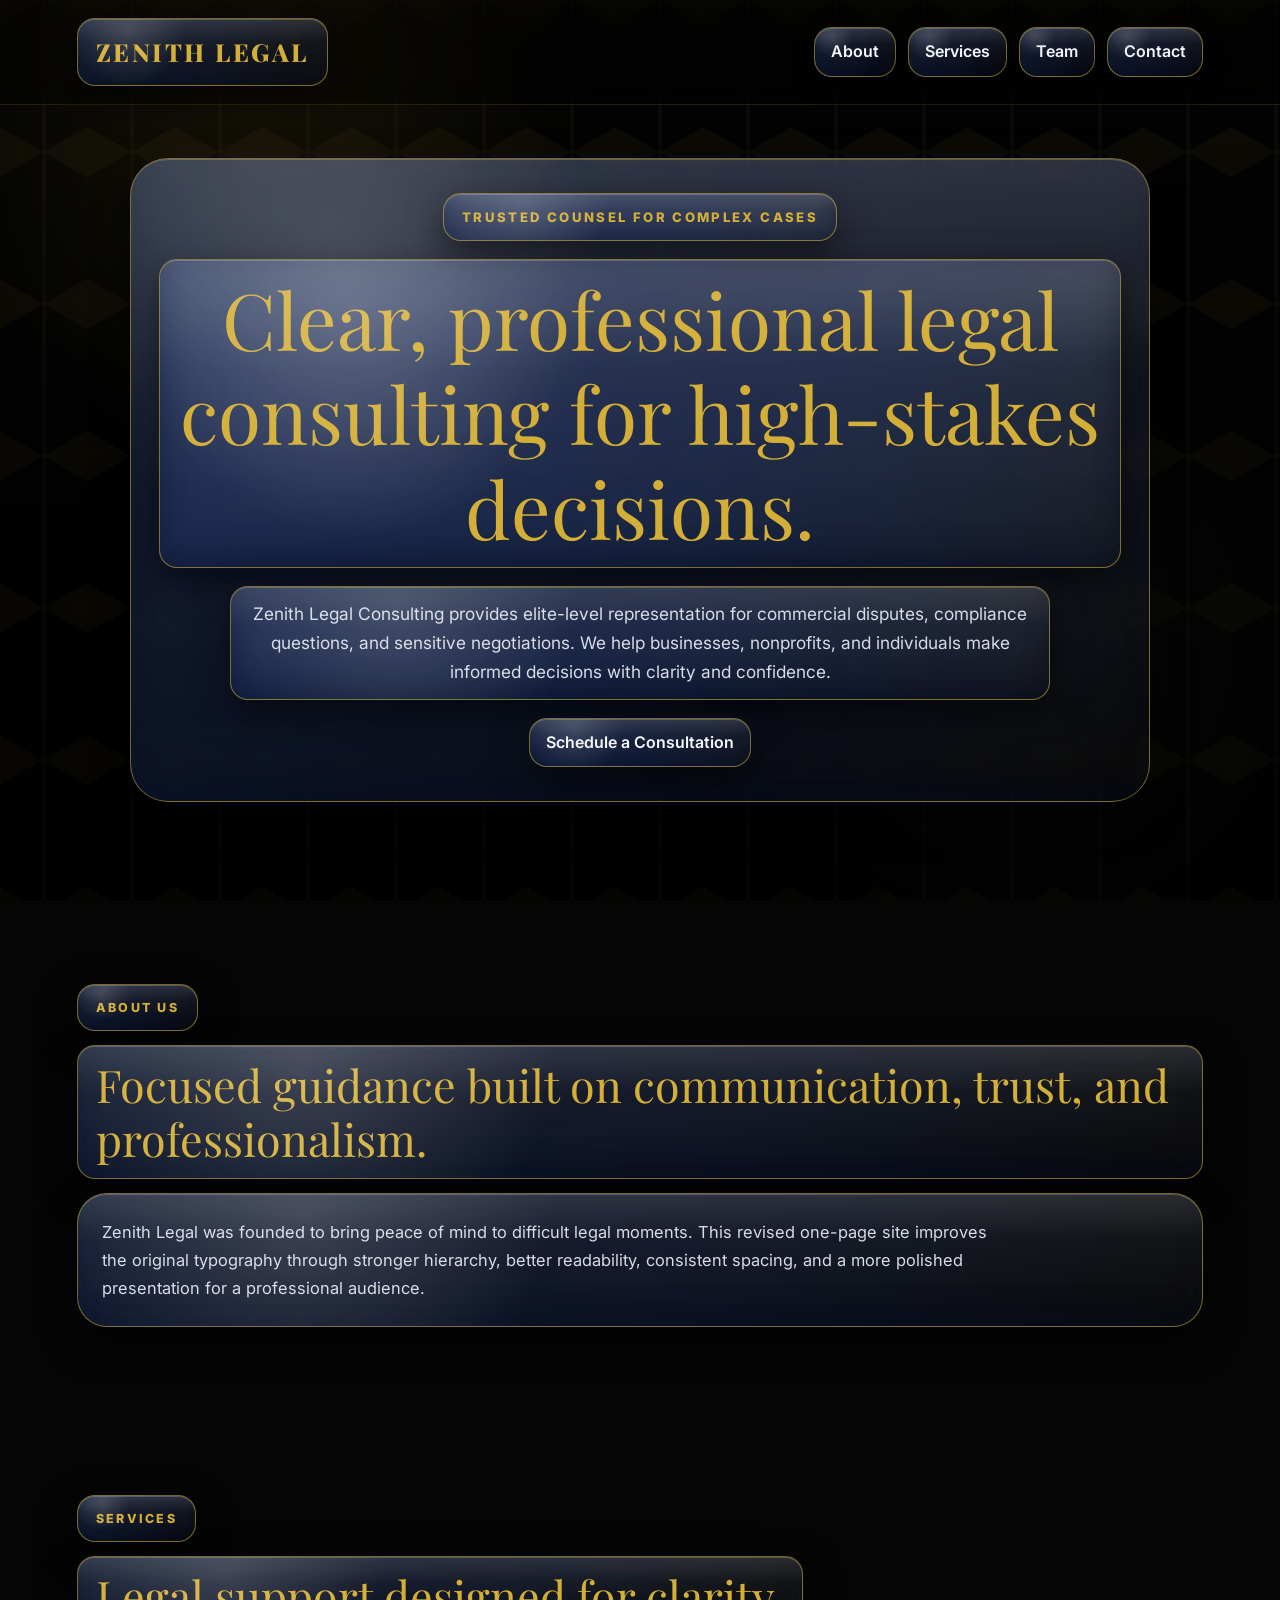
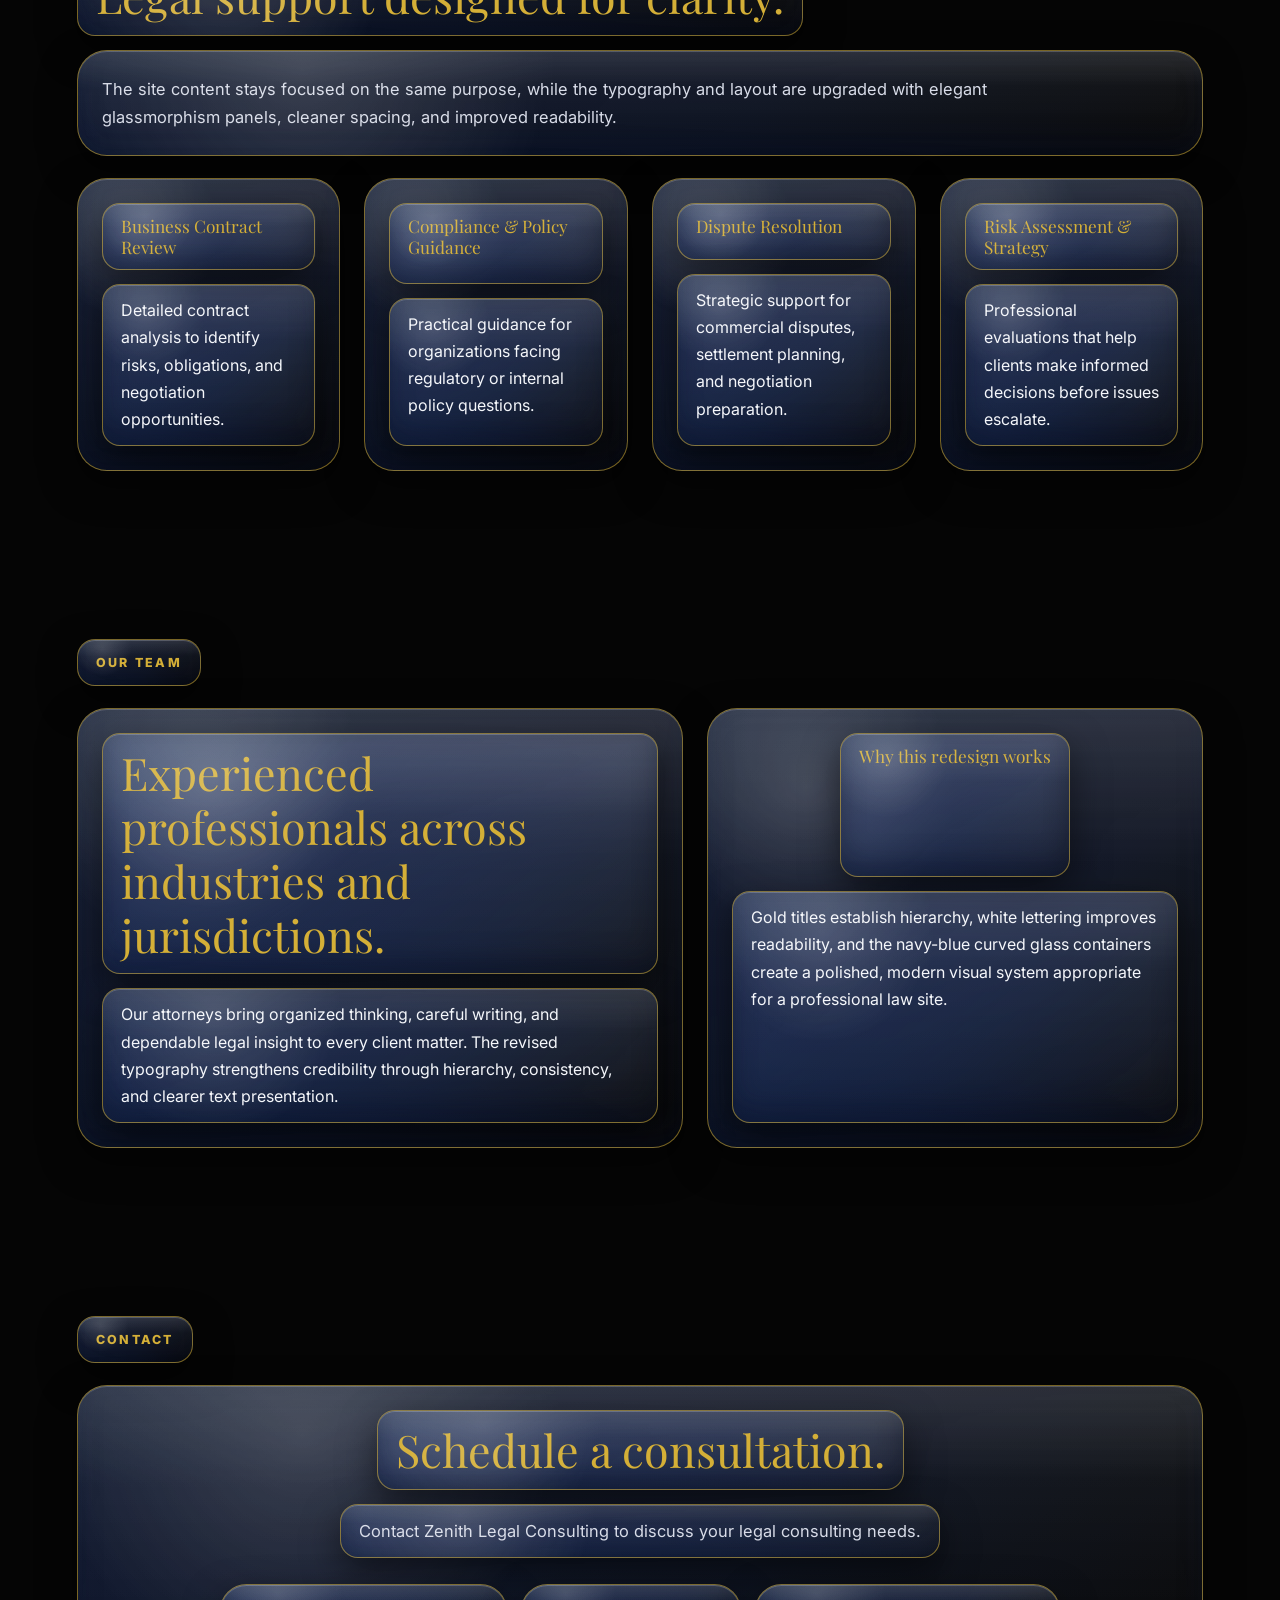
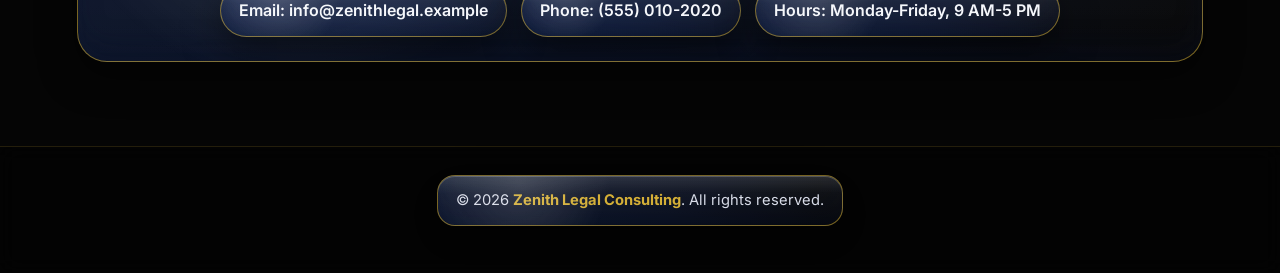
==== commit bea72c7e: "Rename index34.html to index.html" ====
--- a/index.html
+++ b/index.html
@@ -3,598 +3,539 @@
 <head>
   <meta charset="UTF-8" />
   <meta name="viewport" content="width=device-width, initial-scale=1.0" />
-  <meta name="description" content="BluePeak Solutions builds accessible websites, branding, content, and digital design services for small businesses." />
-  <title>BluePeak Solutions | Web Design & Digital Services</title>
+  <title>Zenith Legal Consulting</title>
+
+  <link rel="preconnect" href="https://fonts.googleapis.com">
+  <link rel="preconnect" href="https://fonts.gstatic.com" crossorigin>
+  <link href="https://fonts.googleapis.com/css2?family=Inter:wght@400;500;600;700;800&family=Playfair+Display:wght@600;700;800&display=swap" rel="stylesheet">
 
   <style>
-    :root {
-      --blue: #0b2d5c;
-      --blue-light: #eaf2ff;
-      --yellow: #ffd54f;
-      --pink-accent: #ff0066;
-      --text: #1f2937;
-      --muted: #5f6b7a;
-      --white: #ffffff;
-      --border: #d7dee8;
-      --section: #f7f9fc;
-    }
-
-    * {
-      box-sizing: border-box;
-      margin: 0;
-      padding: 0;
-    }
-
-    html {
-      scroll-behavior: smooth;
-    }
-
-    body {
-      font-family: Arial, Helvetica, sans-serif;
-      color: var(--text);
-      background: var(--white);
-      line-height: 1.6;
-      font-size: 16px;
-    }
-
-    .skip-link {
-      position: absolute;
-      left: -999px;
-      top: 10px;
-      background: var(--yellow);
-      color: #111827;
-      padding: 10px 14px;
-      z-index: 1000;
-      font-weight: 700;
-    }
-
-    .skip-link:focus {
-      left: 10px;
-    }
-
-    .top-bar {
-      background: var(--blue);
-      color: var(--white);
-      text-align: center;
-      padding: 10px 16px;
-      font-size: 0.95rem;
-      font-weight: 600;
-    }
-
-    header {
-      background: var(--white);
-      border-bottom: 1px solid var(--border);
-    }
-
-    .header-inner {
-      max-width: 1180px;
-      margin: 0 auto;
-      padding: 22px 24px;
-      display: flex;
-      justify-content: space-between;
-      align-items: center;
-      gap: 24px;
-    }
-
-    .logo {
-      color: var(--blue);
-      font-size: 2rem;
-      font-weight: 800;
-      letter-spacing: -0.04em;
-    }
-
-    .tagline {
-      color: var(--muted);
-      font-size: 0.92rem;
-      margin-top: 2px;
-    }
-
-    nav ul {
-      display: flex;
-      gap: 6px;
-      list-style: none;
-      flex-wrap: wrap;
-    }
-
-    nav a {
-      color: var(--blue);
-      text-decoration: none;
-      font-weight: 700;
-      padding: 10px 14px;
-      border-radius: 6px;
-    }
-
-    nav a:hover,
-    nav a:focus {
-      background: var(--blue-light);
-      outline: none;
-    }
-
-    .hero {
-      background: linear-gradient(135deg, var(--blue-light) 0%, #ffffff 100%);
-      border-bottom: 4px solid var(--blue);
-    }
-
-    .hero-inner {
-      max-width: 1180px;
-      margin: 0 auto;
-      padding: 72px 24px;
-      display: grid;
-      grid-template-columns: 1.4fr 0.9fr;
-      gap: 48px;
-      align-items: center;
-    }
-
-    .badge {
-      display: inline-block;
-      background: var(--yellow);
-      color: #111827;
-      padding: 6px 12px;
-      border-radius: 999px;
-      font-size: 0.86rem;
-      font-weight: 700;
-      margin-bottom: 18px;
-    }
-
-    h1 {
-      color: var(--blue);
-      font-size: clamp(2.4rem, 6vw, 4.5rem);
-      line-height: 1.05;
-      letter-spacing: -0.06em;
-      margin-bottom: 22px;
-    }
-
-    .hero p {
-      color: var(--text);
-      font-size: 1.18rem;
-      max-width: 720px;
-      margin-bottom: 28px;
-    }
-
-    .button-group {
-      display: flex;
-      gap: 14px;
-      flex-wrap: wrap;
-    }
-
-    .button {
-      display: inline-block;
-      background: var(--blue);
-      color: var(--white);
-      padding: 13px 20px;
-      border-radius: 8px;
-      font-weight: 800;
-      text-decoration: none;
-      border: 2px solid var(--blue);
-    }
-
-    .button.secondary {
-      background: var(--white);
-      color: var(--blue);
-    }
-
-    .hero-card {
-      background: var(--white);
-      border: 1px solid var(--border);
-      border-radius: 18px;
-      padding: 28px;
-      box-shadow: 0 18px 50px rgba(11, 45, 92, 0.12);
-    }
-
-    .hero-card h2 {
-      color: var(--blue);
-      font-size: 1.4rem;
-      margin-bottom: 12px;
-    }
-
-    .hero-card ul {
-      padding-left: 22px;
-      color: var(--muted);
-    }
-
-    main {
-      max-width: 1180px;
-      margin: 0 auto;
-      padding: 64px 24px;
-    }
-
-    section {
-      margin-bottom: 68px;
-    }
-
-    .section-label {
-      color: var(--pink-accent);
-      font-size: 0.85rem;
-      font-weight: 800;
-      letter-spacing: 0.08em;
-      text-transform: uppercase;
-      margin-bottom: 8px;
-    }
-
-    h2 {
-      color: var(--blue);
-      font-size: clamp(1.8rem, 3vw, 2.5rem);
-      line-height: 1.18;
-      margin-bottom: 18px;
-    }
-
-    .section-intro {
-      color: var(--muted);
-      font-size: 1.06rem;
-      max-width: 820px;
-      margin-bottom: 28px;
-    }
-
-    .services-grid,
-    .work-grid {
-      display: grid;
-      grid-template-columns: repeat(3, 1fr);
-      gap: 22px;
-    }
-
-    .card {
-      background: var(--section);
-      border: 1px solid var(--border);
-      border-radius: 14px;
-      padding: 24px;
-    }
-
-    .card h3 {
-      color: var(--blue);
-      font-size: 1.18rem;
-      margin-bottom: 10px;
-    }
-
-    .card p {
-      color: var(--muted);
-    }
-
-    .work-sample {
-      min-height: 170px;
-      border-radius: 14px;
-      background: linear-gradient(135deg, var(--blue), #385b89);
-      color: var(--white);
-      display: flex;
-      align-items: center;
-      justify-content: center;
-      text-align: center;
-      padding: 24px;
-      font-weight: 800;
-      font-size: 1.35rem;
-    }
-
-    .notice {
-      background: #fff8df;
-      border-left: 5px solid var(--yellow);
-      padding: 18px 20px;
-      border-radius: 10px;
-      color: #4b3b00;
-      margin-top: 22px;
-    }
-
-    .contact-layout {
-      display: grid;
-      grid-template-columns: 1fr 0.9fr;
-      gap: 28px;
-      align-items: start;
-    }
-
-    form {
-      background: var(--section);
-      border: 1px solid var(--border);
-      border-radius: 14px;
-      padding: 26px;
-    }
-
-    label {
-      display: block;
-      font-weight: 700;
-      color: var(--blue);
-      margin-bottom: 6px;
-    }
-
-    input,
-    textarea {
-      width: 100%;
-      border: 1px solid var(--border);
-      border-radius: 8px;
-      padding: 12px;
-      font: inherit;
-      margin-bottom: 16px;
-      background: var(--white);
-      color: var(--text);
-    }
-
-    textarea {
-      min-height: 130px;
-      resize: vertical;
-    }
-
-    button {
-      background: var(--blue);
-      color: var(--white);
-      border: 0;
-      border-radius: 8px;
-      padding: 13px 20px;
-      font-weight: 800;
-      cursor: pointer;
-    }
-
-    button:hover,
-    button:focus {
-      background: #163f77;
-      outline: 3px solid var(--yellow);
-      outline-offset: 2px;
-    }
-
-    .contact-info {
-      border-left: 5px solid var(--blue);
-      padding: 22px;
-      background: var(--white);
-      box-shadow: 0 10px 32px rgba(31, 41, 55, 0.08);
-      border-radius: 12px;
-    }
-
-    .contact-info p {
-      margin-bottom: 12px;
-      color: var(--muted);
-    }
-
-    .legal-list {
-      padding-left: 22px;
-      color: var(--muted);
-    }
-
-    footer {
-      background: #111827;
-      color: var(--white);
-      padding: 34px 24px;
-      font-size: 0.92rem;
-    }
-
-    .footer-inner {
-      max-width: 1180px;
-      margin: 0 auto;
-    }
-
-    footer a {
-      color: var(--yellow);
-    }
-
-    @media (max-width: 900px) {
-      .header-inner,
-      .hero-inner,
-      .contact-layout {
-        grid-template-columns: 1fr;
-        display: block;
-      }
-
-      nav ul {
-        margin-top: 18px;
-      }
-
-      .hero-card {
-        margin-top: 28px;
-      }
-
-      .services-grid,
-      .work-grid {
-        grid-template-columns: 1fr 1fr;
-      }
-    }
-
-    @media (max-width: 600px) {
-      .header-inner {
-        padding: 18px;
-      }
-
-      nav ul {
-        flex-direction: column;
-        align-items: stretch;
-      }
-
-      nav a {
-        display: block;
-      }
-
-      .services-grid,
-      .work-grid {
-        grid-template-columns: 1fr;
-      }
-
-      main,
-      .hero-inner {
-        padding-left: 18px;
-        padding-right: 18px;
+    :root{
+      --black:#050505;
+      --black-soft:#0b0b0b;
+      --gold:#d4af37;
+      --gold-soft:rgba(212,175,55,0.22);
+      --white:#f5f7fb;
+      --white-soft:#d8dce8;
+      --navy-1:rgba(19, 39, 88, 0.48);
+      --navy-2:rgba(10, 27, 70, 0.34);
+      --navy-3:rgba(35, 72, 150, 0.16);
+      --gold-border:rgba(212,175,55,0.55);
+      --shadow:0 18px 45px rgba(0,0,0,0.52);
+      --blur:blur(18px);
+      --radius:26px;
+      --container-max:1180px;
+    }
+
+    *{
+      box-sizing:border-box;
+      margin:0;
+      padding:0;
+    }
+
+    html{
+      scroll-behavior:smooth;
+    }
+
+    body{
+      font-family:"Inter", Arial, sans-serif;
+      color:var(--white);
+      background-color:var(--black);
+      line-height:1.7;
+      overflow-x:hidden;
+      position:relative;
+    }
+
+    /* Black background */
+    body::before{
+      content:"";
+      position:fixed;
+      inset:0;
+      z-index:-3;
+      background:
+        radial-gradient(circle at 20% 10%, rgba(212,175,55,0.10), transparent 26%),
+        radial-gradient(circle at 80% 75%, rgba(212,175,55,0.08), transparent 24%),
+        linear-gradient(180deg, #070707 0%, #040404 100%);
+    }
+
+    body::after{
+      content:"";
+      position:fixed;
+      inset:0;
+      z-index:-2;
+      opacity:0.48;
+      background-color:transparent;
+      background-image:
+        linear-gradient(30deg, rgba(212,175,55,0.22) 12%, transparent 12.5%, transparent 87%, rgba(212,175,55,0.22) 87.5%, rgba(212,175,55,0.22)),
+        linear-gradient(150deg, rgba(212,175,55,0.22) 12%, transparent 12.5%, transparent 87%, rgba(212,175,55,0.22) 87.5%, rgba(212,175,55,0.22)),
+        linear-gradient(90deg, rgba(212,175,55,0.22) 2%, transparent 2.5%, transparent 98%, rgba(212,175,55,0.22) 98.5%, rgba(212,175,55,0.22));
+      background-size: 88px 152px;
+      background-position: 0 0, 0 0, 44px 76px;
+      filter: drop-shadow(0 0 12px rgba(212,175,55,0.08));
+      pointer-events:none;
+    }
+
+    .parallax{
+      background-attachment:fixed;
+      background-position:center;
+      background-repeat:no-repeat;
+      background-size:cover;
+    }
+
+    header{
+      position:fixed;
+      top:0;
+      left:0;
+      width:100%;
+      z-index:1000;
+      padding:18px 6%;
+      display:flex;
+      align-items:center;
+      justify-content:space-between;
+      gap:18px;
+      background:rgba(0,0,0,0.32);
+      border-bottom:1px solid rgba(212,175,55,0.16);
+      backdrop-filter:blur(16px);
+      -webkit-backdrop-filter:blur(16px);
+    }
+
+    .logo-shell{
+      display:flex;
+      align-items:center;
+      gap:12px;
+    }
+
+    .logo{
+      font-family:"Playfair Display", Georgia, serif;
+      color:var(--gold);
+      font-size:1.55rem;
+      font-weight:800;
+      letter-spacing:0.10em;
+      text-transform:uppercase;
+    }
+
+    nav{
+      display:flex;
+      flex-wrap:wrap;
+      gap:12px;
+    }
+
+    /* Main glassmorphism look for containers*/
+    .glass,
+    .glass-chip,
+    .glass-card,
+    .hero-panel{
+      position:relative;
+      overflow:hidden;
+      background:
+        linear-gradient(180deg, rgba(255,255,255,0.08) 0%, rgba(255,255,255,0.02) 100%),
+        linear-gradient(135deg, var(--navy-1) 0%, var(--navy-2) 60%, rgba(0,0,0,0.18) 100%);
+      border:1px solid var(--gold-border);
+      box-shadow:
+        inset 0 1px 0 rgba(255,255,255,0.20),
+        inset 0 -16px 24px rgba(7,16,45,0.25),
+        0 14px 36px rgba(0,0,0,0.50);
+      backdrop-filter:var(--blur);
+      -webkit-backdrop-filter:var(--blur);
+    }
+
+    .glass::before,
+    .glass-chip::before,
+    .glass-card::before,
+    .hero-panel::before{
+      content:"";
+      position:absolute;
+      inset:0;
+      border-radius:inherit;
+      background:
+        radial-gradient(circle at 20% 18%, rgba(255,255,255,0.20), transparent 28%),
+        linear-gradient(180deg, rgba(255,255,255,0.12), transparent 36%);
+      opacity:0.75;
+      pointer-events:none;
+    }
+
+    .glass{
+      display:inline-block;
+      border-radius:18px;
+      padding:12px 18px;
+    }
+
+    .glass-chip{
+      display:inline-flex;
+      align-items:center;
+      justify-content:center;
+      min-height:46px;
+      border-radius:18px;
+      padding:10px 16px;
+      color:var(--white);
+      font-weight:600;
+      text-decoration:none;
+      transition:transform 0.25s ease, border-color 0.25s ease;
+    }
+
+    .glass-chip:hover{
+      transform:translateY(-2px);
+      border-color:rgba(212,175,55,0.9);
+      color:var(--gold);
+    }
+
+    .hero{
+      min-height:100vh;
+      display:flex;
+      align-items:center;
+      justify-content:center;
+      text-align:center;
+      padding:148px 6% 88px;
+      background-image:
+        linear-gradient(rgba(0,0,0,0.52), rgba(0,0,0,0.78)),
+        radial-gradient(circle at 20% 20%, rgba(212,175,55,0.12), transparent 24%),
+        radial-gradient(circle at 80% 72%, rgba(20,50,115,0.18), transparent 26%);
+    }
+
+    .hero-panel{
+      width:min(1020px, 100%);
+      border-radius:38px;
+      padding:34px 28px 34px;
+      display:grid;
+      gap:18px;
+      justify-items:center;
+      transform:translateZ(0);
+    }
+
+    .eyebrow{
+      color:var(--gold);
+      text-transform:uppercase;
+      letter-spacing:0.18em;
+      font-weight:800;
+      font-size:0.82rem;
+    }
+
+    h1, h2, h3{
+      font-family:"Playfair Display", Georgia, serif;
+      color:var(--gold);
+      line-height:1.2;
+      font-weight:400;
+    }
+
+    h1{
+      font-size:clamp(2.5rem, 7vw, 4.9rem);
+    }
+
+    h2{
+      font-size:clamp(1.9rem, 4vw, 2.8rem);
+    }
+
+    h3{
+      font-size:1.08rem;
+    }
+
+    p{
+      color:var(--white);
+      font-size:1rem;
+    }
+
+    .hero-copy{
+      max-width:820px;
+      color:var(--white-soft);
+      font-size:1.08rem;
+    }
+
+    .section-shell{
+      padding:84px 6%;
+      background-image:
+        linear-gradient(rgba(5,5,5,0.68), rgba(5,5,5,0.82));
+    }
+
+    .content{
+      max-width:var(--container-max);
+      margin:0 auto;
+      display:grid;
+      gap:22px;
+    }
+
+    .section-stack{
+      display:grid;
+      gap:14px;
+      justify-items:start;
+    }
+
+    .center-stack{
+      display:grid;
+      gap:14px;
+      justify-items:center;
+    }
+
+    .section-label{
+      color:var(--gold);
+      text-transform:uppercase;
+      letter-spacing:0.18em;
+      font-weight:800;
+      font-size:0.78rem;
+    }
+
+    .body-panel{
+      width:100%;
+    }
+
+    .glass-card{
+      border-radius:30px;
+      padding:24px;
+      transition:transform 0.28s ease, border-color 0.28s ease, box-shadow 0.28s ease;
+    }
+
+    .glass-card:hover{
+      transform:translateY(-6px);
+      border-color:rgba(212,175,55,0.95);
+      box-shadow:
+        inset 0 1px 0 rgba(255,255,255,0.20),
+        inset 0 -16px 24px rgba(7,16,45,0.25),
+        0 22px 44px rgba(0,0,0,0.54);
+    }
+
+    .lead{
+      color:var(--white-soft);
+      max-width:900px;
+      font-size:1.03rem;
+    }
+
+    .grid{
+      display:grid;
+      grid-template-columns:repeat(4, 1fr);
+      gap:24px;
+    }
+
+    .service-box{
+      display:grid;
+      gap:14px;
+    }
+
+    .split{
+      display:grid;
+      grid-template-columns:1.1fr 0.9fr;
+      gap:24px;
+    }
+
+    .contact-row{
+      display:flex;
+      flex-wrap:wrap;
+      gap:14px;
+      margin-top:12px;
+    }
+
+    .pill{
+      border-radius:999px;
+      padding:12px 18px;
+      display:inline-flex;
+      align-items:center;
+      justify-content:center;
+      color:var(--white);
+      font-weight:600;
+    }
+
+    .footer{
+      padding:28px 6% 38px;
+      text-align:center;
+      border-top:1px solid rgba(212,175,55,0.16);
+      background:rgba(0,0,0,0.38);
+      backdrop-filter:blur(10px);
+      -webkit-backdrop-filter:blur(10px);
+    }
+
+    .footer p{
+      color:var(--white-soft);
+      font-size:0.92rem;
+    }
+
+    .footer strong{
+      color:var(--gold);
+    }
+
+    @media (max-width: 1020px){
+      .grid{
+        grid-template-columns:repeat(2, 1fr);
+      }
+
+      .split{
+        grid-template-columns:1fr;
+      }
+    }
+
+    @media (max-width: 760px){
+      header{
+        flex-direction:column;
+        align-items:flex-start;
+      }
+
+      .hero{
+        min-height:auto;
+        padding-top:178px;
+      }
+    }
+
+    @media (max-width: 560px){
+      .grid{
+        grid-template-columns:1fr;
+      }
+
+      .hero-panel{
+        padding:24px 18px;
+      }
+
+      h1{
+        font-size:2.2rem;
+      }
+
+      .hero-copy, .lead{
+        font-size:0.98rem;
       }
     }
   </style>
 </head>
-
 <body>
-  <a class="skip-link" href="#main-content">Skip to main content</a>
-
-  <div class="top-bar">
-    Free project consultation available for new clients.
-  </div>
-
   <header>
-    <div class="header-inner">
-      <div>
-        <div class="logo">BluePeak</div>
-        <p class="tagline">Web design, branding, and digital support for growing businesses.</p>
+    <div class="logo-shell">
+      <div class="glass logo">Zenith Legal</div>
+    </div>
+
+    <nav aria-label="Main Navigation">
+      <a class="glass-chip" href="#about">About</a>
+      <a class="glass-chip" href="#services">Services</a>
+      <a class="glass-chip" href="#team">Team</a>
+      <a class="glass-chip" href="#contact">Contact</a>
+    </nav>
+  </header>
+
+  <section class="hero parallax">
+    <div class="hero-panel">
+      <div class="glass eyebrow">Trusted counsel for complex cases</div>
+      <div class="glass"><h1>Clear, professional legal consulting for high-stakes decisions.</h1></div>
+      <div class="glass hero-copy">
+        Zenith Legal Consulting provides elite-level representation for commercial disputes,
+        compliance questions, and sensitive negotiations. We help businesses, nonprofits,
+        and individuals make informed decisions with clarity and confidence.
       </div>
-
-      <nav aria-label="Main navigation">
-        <ul>
-          <li><a href="#services">Services</a></li>
-          <li><a href="#work">Featured Work</a></li>
-          <li><a href="#process">Process</a></li>
-          <li><a href="#legal">Policies</a></li>
-          <li><a href="#contact">Contact</a></li>
-        </ul>
-      </nav>
-    </div>
-  </header>
-
-  <section class="hero">
-    <div class="hero-inner">
-      <div>
-        <span class="badge">Professional digital services</span>
-        <h1>Websites that are clear, accessible, and built around your customers.</h1>
-        <p>
-          BluePeak Solutions helps small businesses create cleaner websites, stronger branding,
-          and more organized digital content. Our work focuses on usability, readable design,
-          honest messaging, and legally responsible content.
-        </p>
-        <div class="button-group">
-          <a class="button" href="#contact">Request a Quote</a>
-          <a class="button secondary" href="#services">View Services</a>
-        </div>
-      </div>
-
-      <aside class="hero-card" aria-label="BluePeak highlights">
-        <h2>What we improve</h2>
-        <ul>
-          <li>Readable typography and consistent spacing</li>
-          <li>Responsive layouts for phones, tablets, and desktops</li>
-          <li>Accessible navigation, forms, and page structure</li>
-          <li>Original graphics, licensed media, and clear content policies</li>
-        </ul>
-      </aside>
+      <a class="glass-chip" href="#contact">Schedule a Consultation</a>
     </div>
   </section>
 
-  <main id="main-content">
-    <section id="services">
-      <p class="section-label">Services</p>
-      <h2>Digital work with a cleaner user experience.</h2>
-      <p class="section-intro">
-        The revised page removes confusing labels, weak contrast, misleading claims, and
-        spam-style language. Each service is written in direct language so visitors can quickly
-        understand what the company provides.
-      </p>
-
-      <div class="services-grid">
-        <article class="card">
-          <h3>Website Design</h3>
-          <p>Modern landing pages, small business websites, responsive layouts, and content updates.</p>
-        </article>
-        <article class="card">
-          <h3>Branding & Visual Design</h3>
-          <p>Logo concepts, color systems, typography choices, image direction, and brand consistency.</p>
-        </article>
-        <article class="card">
-          <h3>SEO & Content</h3>
-          <p>Search-friendly page structure, clear headings, helpful copy, and organized service pages.</p>
-        </article>
-        <article class="card">
-          <h3>Marketing Support</h3>
-          <p>Email templates, campaign graphics, social media layouts, and promotional landing pages.</p>
-        </article>
-        <article class="card">
-          <h3>Accessibility Review</h3>
-          <p>Better contrast, keyboard-friendly links, labeled forms, semantic HTML, and readable text sizes.</p>
-        </article>
-        <article class="card">
-          <h3>Website Maintenance</h3>
-          <p>Updates, page cleanup, performance improvements, and ongoing support after launch.</p>
-        </article>
+  <main>
+    <section id="about" class="section-shell parallax">
+      <div class="content">
+        <div class="section-stack">
+          <div class="glass section-label">About Us</div>
+          <div class="glass"><h2>Focused guidance built on communication, trust, and professionalism.</h2></div>
+          <div class="glass-card body-panel">
+            <p class="lead">
+              Zenith Legal was founded to bring peace of mind to difficult legal moments.
+              This revised one-page site improves the original typography through stronger hierarchy,
+              better readability, consistent spacing, and a more polished presentation for a professional audience.
+            </p>
+          </div>
+        </div>
       </div>
     </section>
 
-    <section id="work">
-      <p class="section-label">Featured work</p>
-      <h2>Simple examples without copyrighted logos or misleading claims.</h2>
-      <p class="section-intro">
-        Placeholder samples are used here so the page does not imply partnerships with other
-        companies or use images without permission.
-      </p>
-
-      <div class="work-grid">
-        <div class="work-sample">Small Business Website</div>
-        <div class="work-sample">Brand Identity Concept</div>
-        <div class="work-sample">Social Media Campaign</div>
-      </div>
-
-      <div class="notice">
-        <strong>Media notice:</strong> All images, logos, and sample designs on a final client site
-        should be original, licensed, or used with written permission.
+    <section id="services" class="section-shell parallax">
+      <div class="content">
+        <div class="section-stack">
+          <div class="glass section-label">Services</div>
+          <div class="glass"><h2>Legal support designed for clarity.</h2></div>
+          <div class="glass-card body-panel">
+            <p class="lead">
+              The site content stays focused on the same purpose, while the typography and layout are upgraded
+              with elegant glassmorphism panels, cleaner spacing, and improved readability.
+            </p>
+          </div>
+        </div>
+
+        <div class="grid">
+          <article class="glass-card service-box">
+            <div class="glass"><h3>Business Contract Review</h3></div>
+            <div class="glass">
+              <p>Detailed contract analysis to identify risks, obligations, and negotiation opportunities.</p>
+            </div>
+          </article>
+
+          <article class="glass-card service-box">
+            <div class="glass"><h3>Compliance &amp; Policy Guidance</h3></div>
+            <div class="glass">
+              <p>Practical guidance for organizations facing regulatory or internal policy questions.</p>
+            </div>
+          </article>
+
+          <article class="glass-card service-box">
+            <div class="glass"><h3>Dispute Resolution</h3></div>
+            <div class="glass">
+              <p>Strategic support for commercial disputes, settlement planning, and negotiation preparation.</p>
+            </div>
+          </article>
+
+          <article class="glass-card service-box">
+            <div class="glass"><h3>Risk Assessment &amp; Strategy</h3></div>
+            <div class="glass">
+              <p>Professional evaluations that help clients make informed decisions before issues escalate.</p>
+            </div>
+          </article>
+        </div>
       </div>
     </section>
 
-    <section id="process">
-      <p class="section-label">Process</p>
-      <h2>A clear project process builds trust.</h2>
-      <div class="services-grid">
-        <article class="card">
-          <h3>1. Discovery</h3>
-          <p>We review the business goals, audience, required pages, and content needs.</p>
-        </article>
-        <article class="card">
-          <h3>2. Design & Build</h3>
-          <p>We create a clean layout, consistent typography, accessible forms, and responsive sections.</p>
-        </article>
-        <article class="card">
-          <h3>3. Review & Launch</h3>
-          <p>We test links, forms, mobile display, legal notices, and final content before publishing.</p>
-        </article>
+    <section id="team" class="section-shell parallax">
+      <div class="content">
+        <div class="section-stack">
+          <div class="glass section-label">Our Team</div>
+        </div>
+
+        <div class="split">
+          <article class="glass-card center-stack">
+            <div class="glass"><h2>Experienced professionals across industries and jurisdictions.</h2></div>
+            <div class="glass">
+              <p>
+                Our attorneys bring organized thinking, careful writing, and dependable legal insight
+                to every client matter. The revised typography strengthens credibility through hierarchy,
+                consistency, and clearer text presentation.
+              </p>
+            </div>
+          </article>
+
+          <article class="glass-card center-stack">
+            <div class="glass"><h3>Why this redesign works</h3></div>
+            <div class="glass">
+              <p>
+                Gold titles establish hierarchy, white lettering improves readability, and the navy-blue
+                curved glass containers create a polished, modern visual system appropriate for a professional law site.
+              </p>
+            </div>
+          </article>
+        </div>
       </div>
     </section>
 
-    <section id="contact">
-      <p class="section-label">Contact</p>
-      <h2>Request a project quote.</h2>
-      <div class="contact-layout">
-        <form action="#" method="post">
-          <label for="name">Name</label>
-          <input id="name" name="name" type="text" autocomplete="name" placeholder="Your name" required />
-
-          <label for="email">Email</label>
-          <input id="email" name="email" type="email" autocomplete="email" placeholder="you@example.com" required />
-
-          <label for="project">Project details</label>
-          <textarea id="project" name="project" placeholder="Tell us what kind of website, branding, or digital support you need." required></textarea>
-
-          <button type="submit">Send Request</button>
-          <p class="section-intro" style="font-size:0.92rem; margin-top:14px; margin-bottom:0;">
-            By submitting this form, you agree to be contacted about your request only.
-          </p>
-        </form>
-
-        <aside class="contact-info">
-          <h3>BluePeak Solutions</h3>
-          <p><strong>Email:</strong> hello@bluepeak.example</p>
-          <p><strong>Phone:</strong> (000) 000-0000</p>
-          <p><strong>Hours:</strong> Monday-Friday, 9 AM-5 PM</p>
-          <p>
-            This demo uses a placeholder form. Connect the form to a secure form service
-            or backend before collecting real customer information.
-          </p>
-        </aside>
+    <section id="contact" class="section-shell parallax">
+      <div class="content">
+        <div class="section-stack">
+          <div class="glass section-label">Contact</div>
+        </div>
+
+        <div class="glass-card center-stack">
+          <div class="glass"><h2>Schedule a consultation.</h2></div>
+          <div class="glass">
+            <p class="lead">Contact Zenith Legal Consulting to discuss your legal consulting needs.</p>
+          </div>
+
+          <div class="contact-row">
+            <div class="glass pill">Email: info@zenithlegal.example</div>
+            <div class="glass pill">Phone: (555) 010-2020</div>
+            <div class="glass pill">Hours: Monday-Friday, 9 AM-5 PM</div>
+          </div>
+        </div>
       </div>
     </section>
-
-    <section id="legal">
-      <p class="section-label">Policies</p>
-      <h2>Legal and trust improvements.</h2>
-      <ul class="legal-list">
-        <li>No false claims about being the “best” agency without evidence.</li>
-        <li>No use of another company’s logos, names, or images to imply endorsement.</li>
-        <li>No automatic marketing signup without clear consent.</li>
-        <li>Clear privacy language explaining how contact form information is used.</li>
-        <li>Accessible colors, readable text, labeled form fields, and keyboard-friendly navigation.</li>
-      </ul>
-    </section>
   </main>
 
-  <footer>
-    <div class="footer-inner">
-      <p>© 2026 BluePeak Solutions. All rights reserved.</p>
-      <p>
-        Demo website for educational use. Replace placeholder contact information before publishing.
-        <a href="#contact">Contact BluePeak</a>
-      </p>
+  <footer class="footer">
+    <div class="glass">
+      <p>© 2026 <strong>Zenith Legal Consulting</strong>. All rights reserved.</p>
     </div>
   </footer>
 </body>
